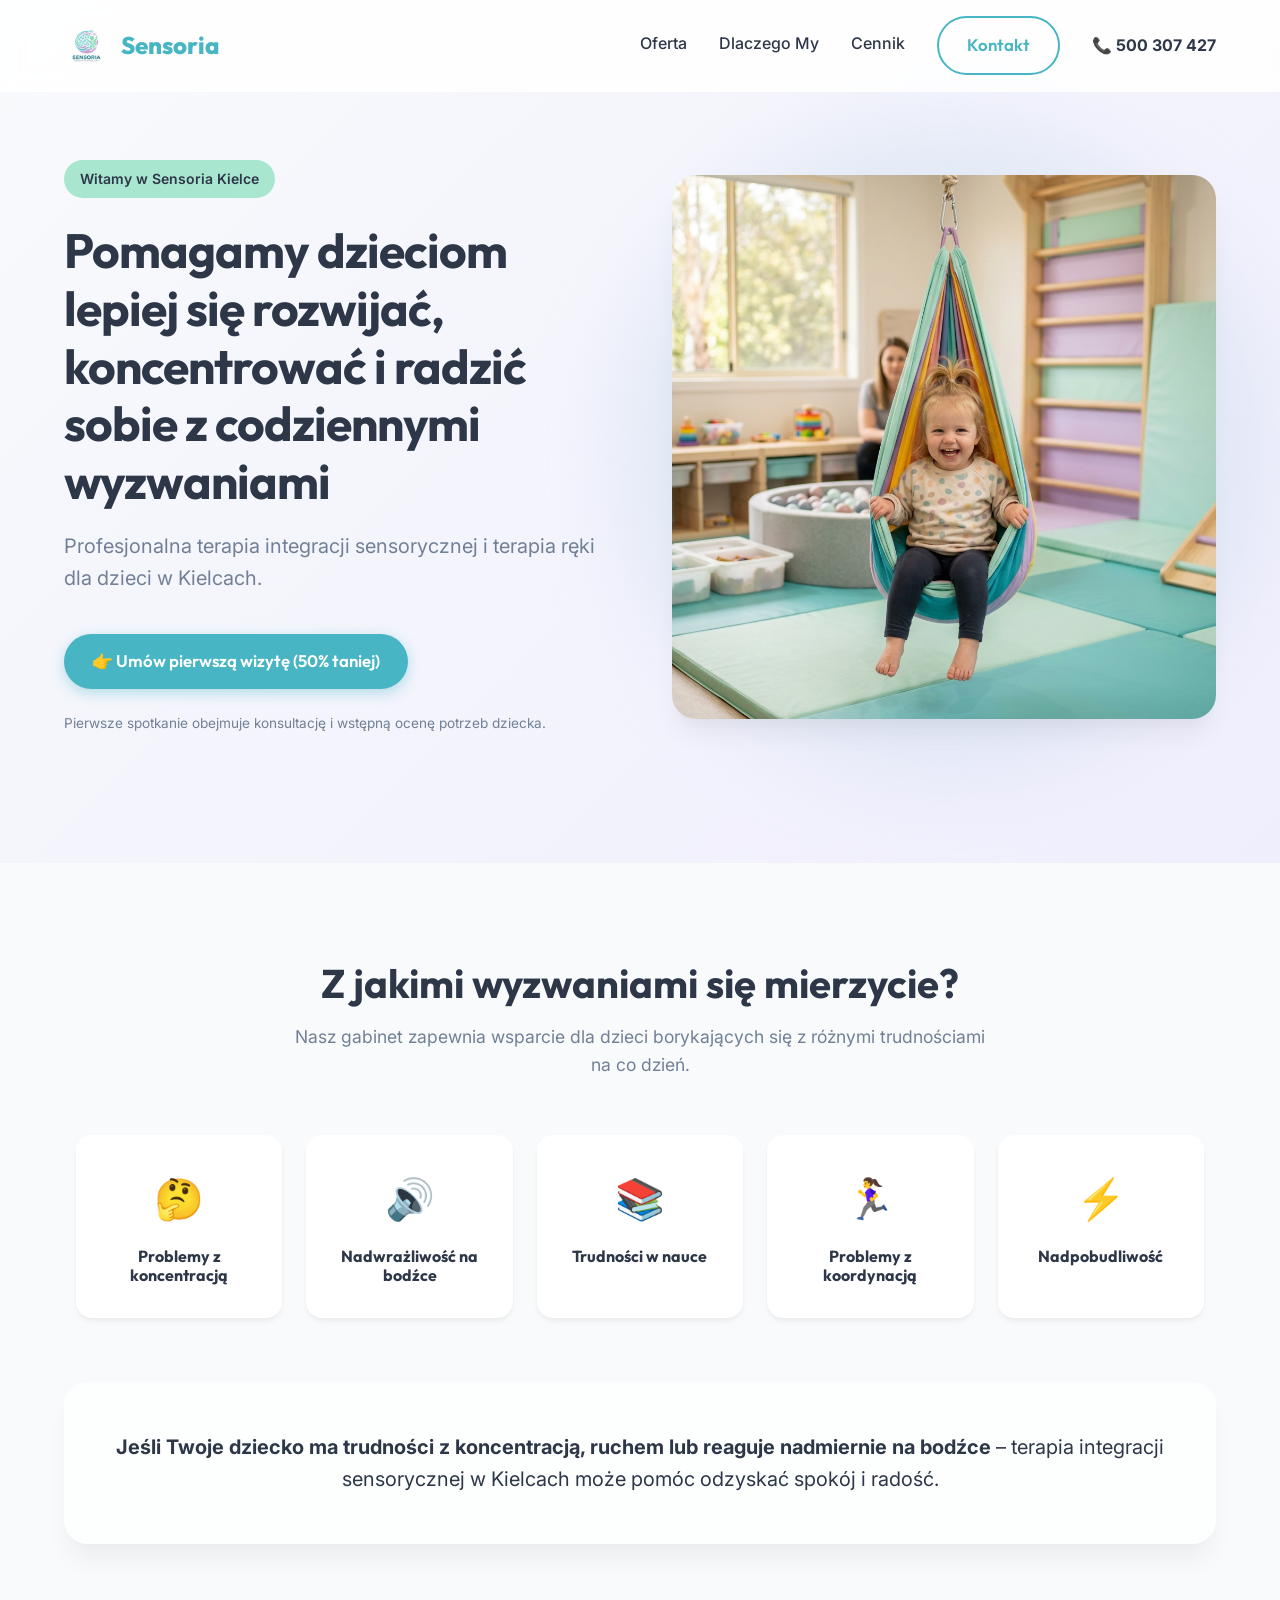
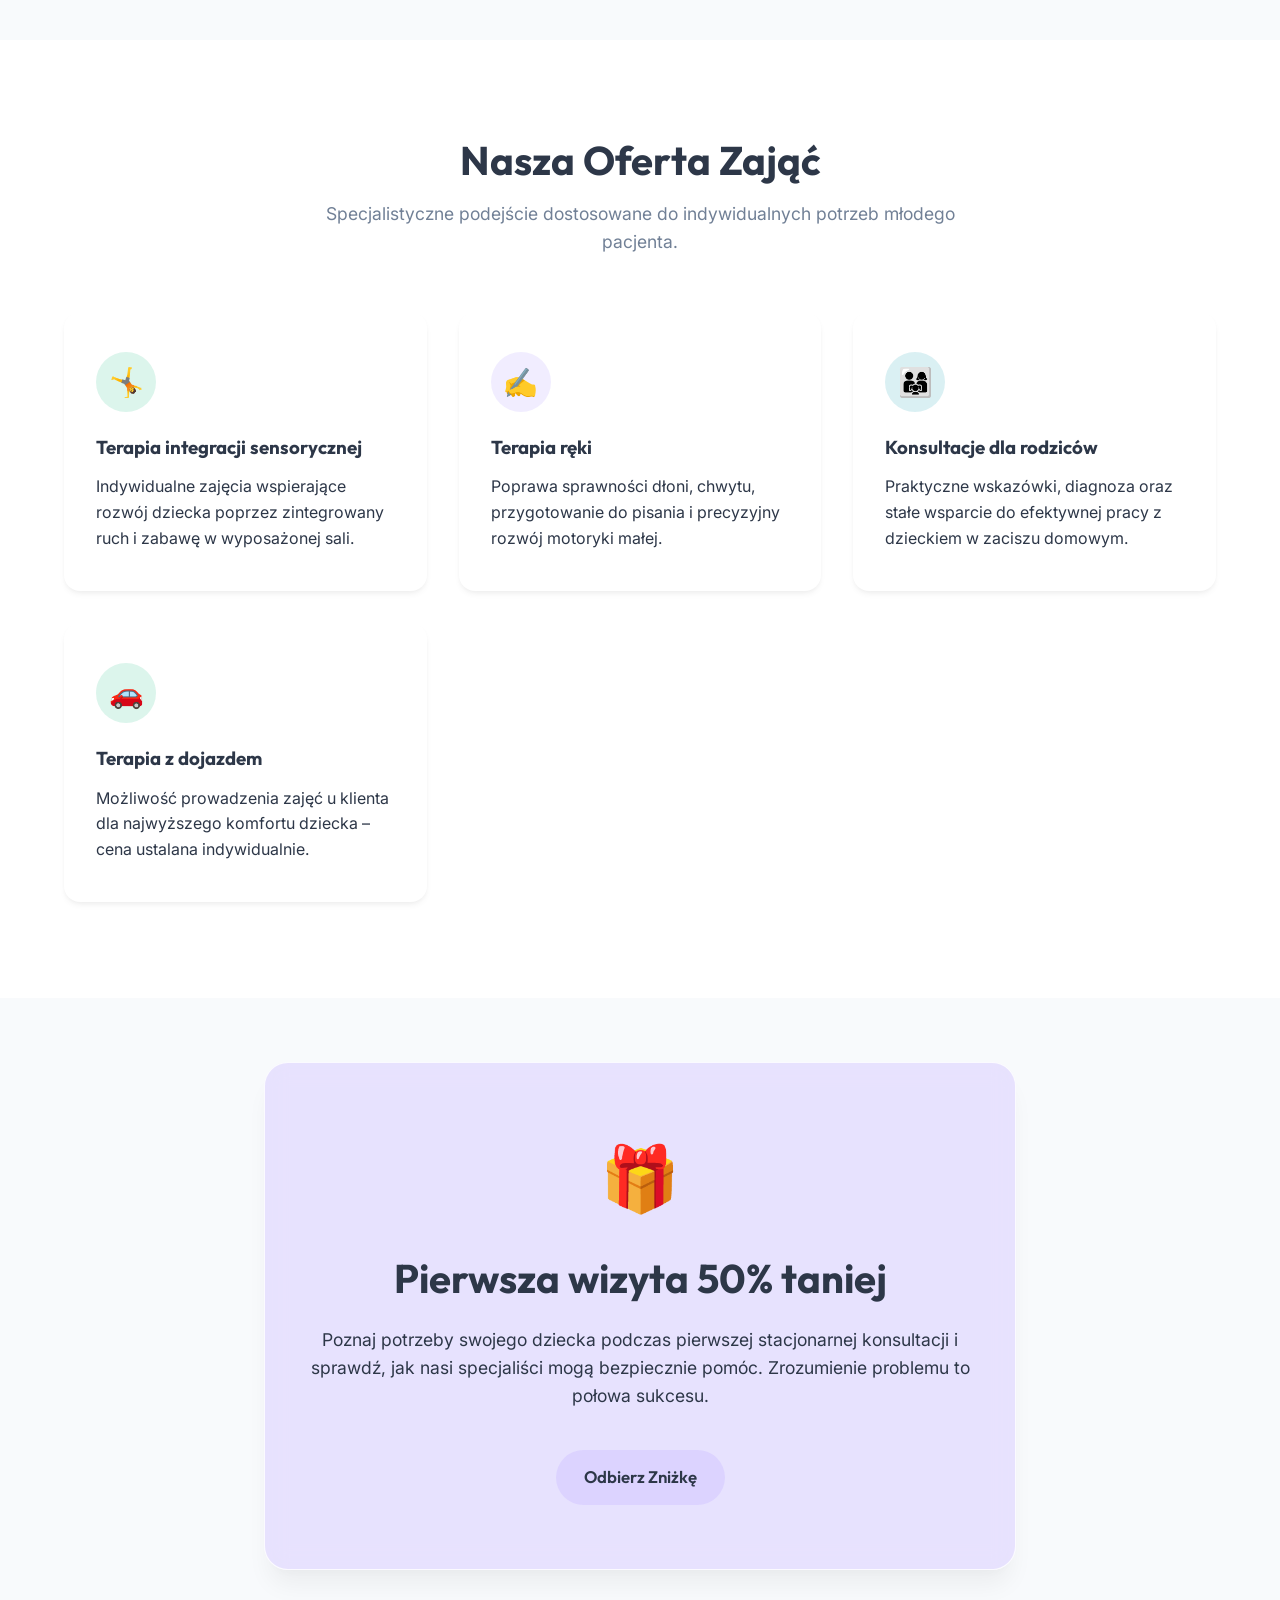
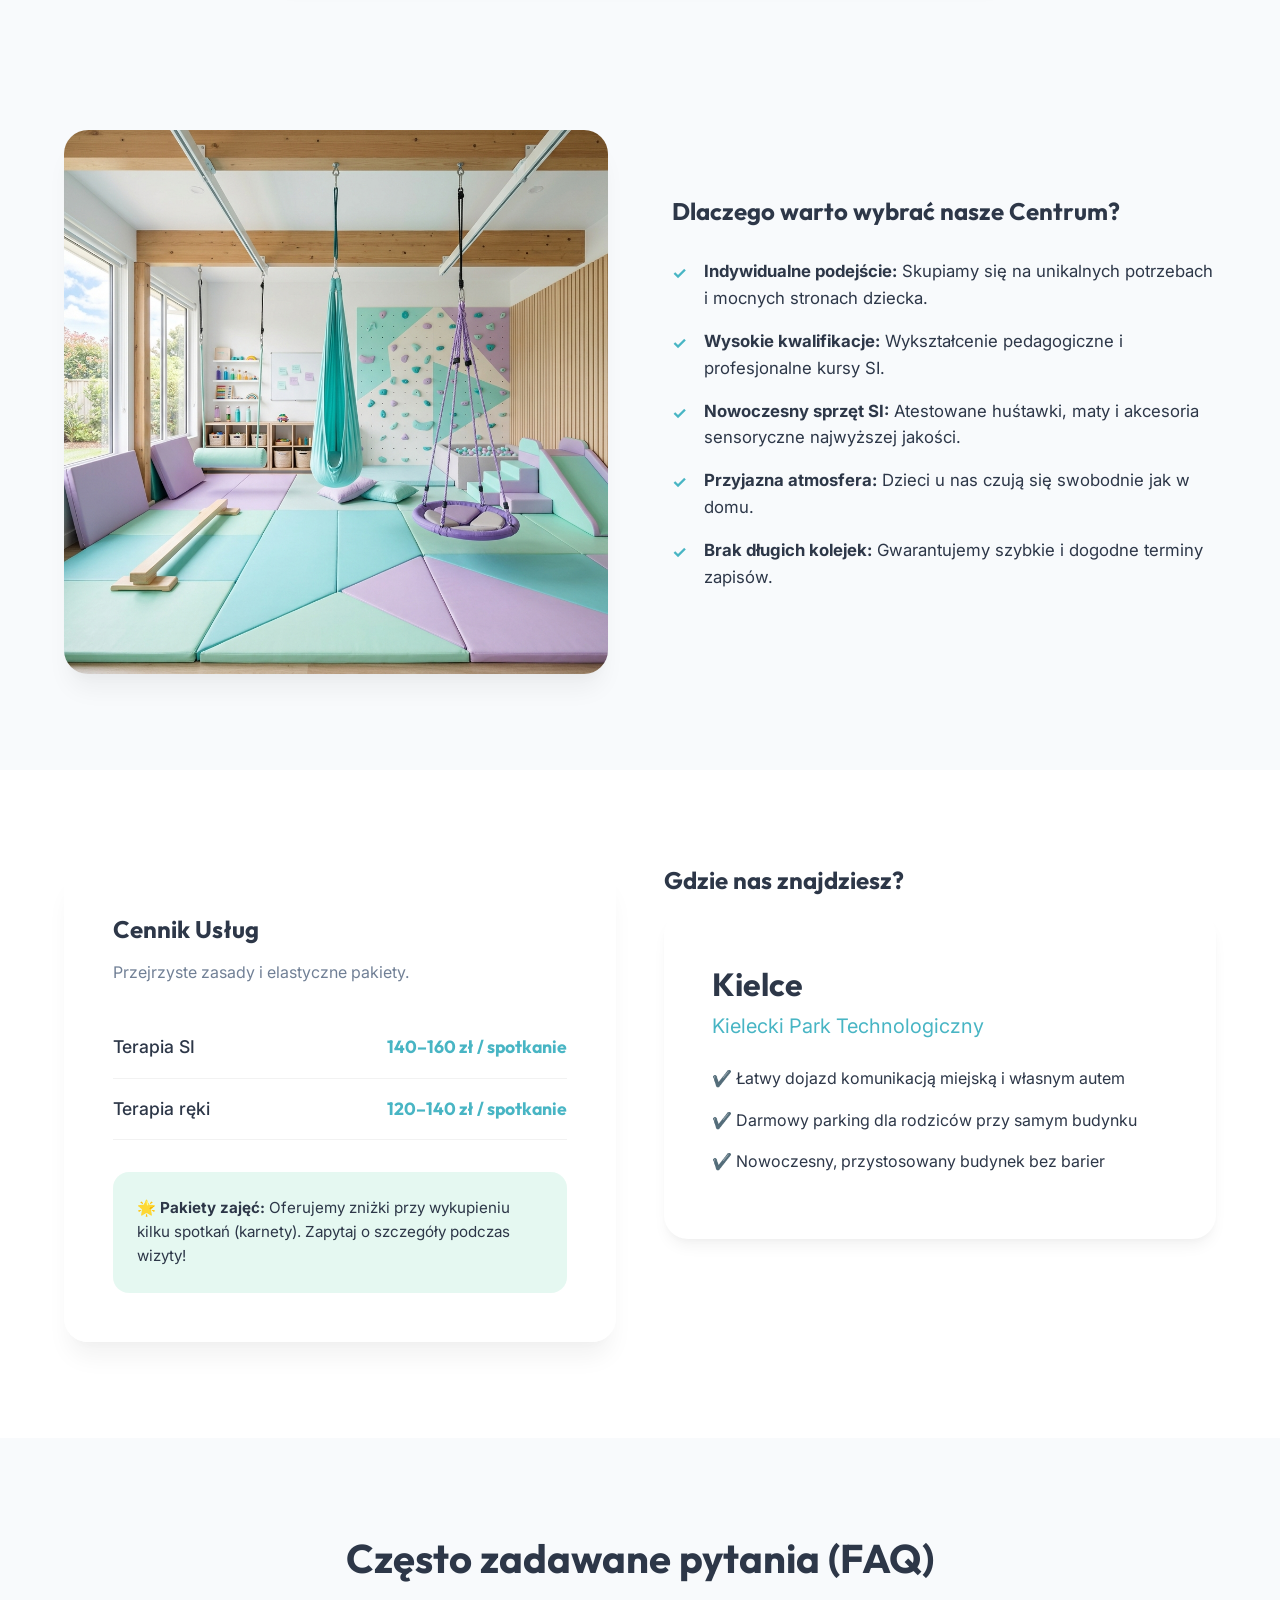
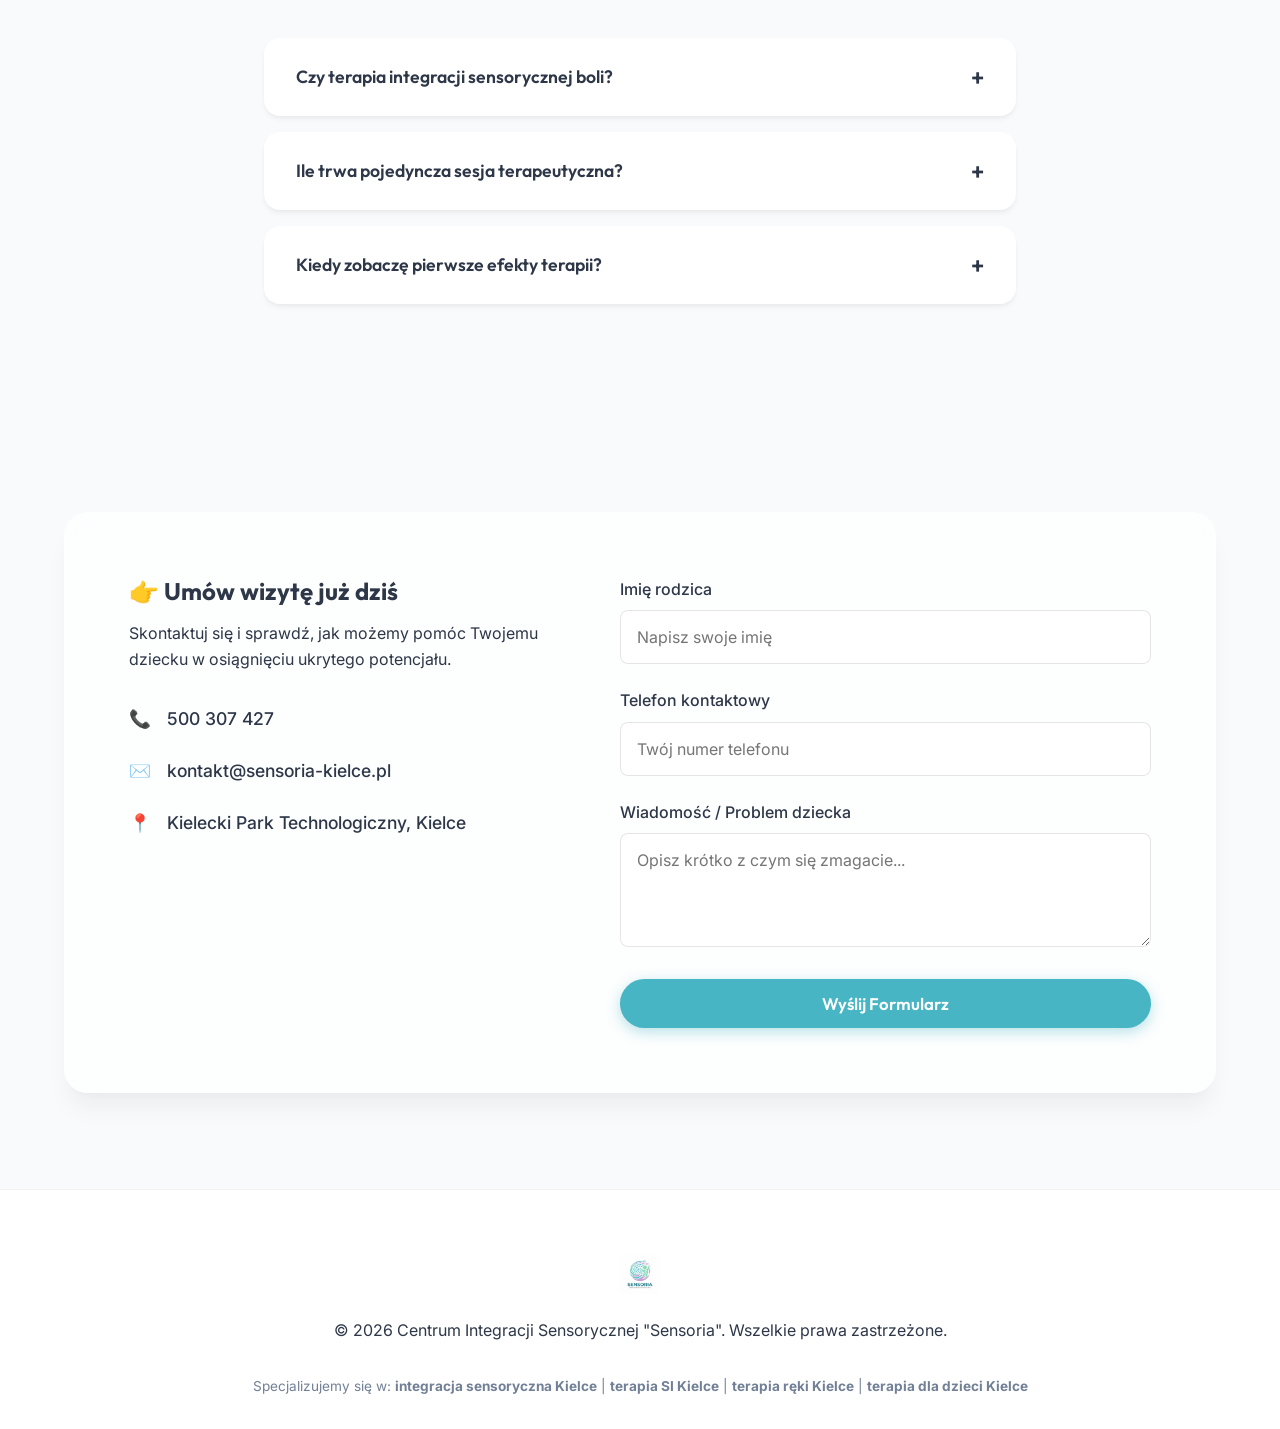
==== index.html @ b5e1ec68 "Add files via upload" ====
<!DOCTYPE html>
<html lang="pl">
<head>
    <meta charset="UTF-8">
    <meta name="viewport" content="width=device-width, initial-scale=1.0">
    <title>Centrum Integracji Sensorycznej "Sensoria" | Terapia SI i Ręki Kielce</title>
    <meta name="description" content="Profesjonalna terapia integracja sensoryczna (SI), terapia ręki dla dzieci w Kielcach. Pomagamy dzieciom lepiej się rozwijać, koncentrować i radzić z wyzwaniami. Umów pierwszą wizytę 50% taniej!">
    <meta name="keywords" content="integracja sensoryczna Kielce, terapia SI Kielce, terapia ręki Kielce, terapia dla dzieci Kielce, Sensoria, Kielecki Park Technologiczny">
    <meta name="author" content="Centrum Integracji Sensorycznej Sensoria">
    <meta property="og:title" content="Centrum Integracji Sensorycznej Sensoria Kielce">
    <meta property="og:description" content="Terapia SI, terapia ręki oraz konsultacje dla dzieci w Kielcach (Kielecki Park Technologiczny). Sprawdź ofertę!">
    <meta property="og:type" content="website">
    
    <!-- Google Fonts -->
    <link rel="preconnect" href="https://fonts.googleapis.com">
    <link rel="preconnect" href="https://fonts.gstatic.com" crossorigin>
    <link href="https://fonts.googleapis.com/css2?family=Inter:wght@300;400;500;600&family=Outfit:wght@400;600;700;800&display=swap" rel="stylesheet">
    
    <!-- Styles -->
    <link rel="stylesheet" href="styles/styles.css">
</head>
<body>
    <!-- Navbar -->
    <header class="navbar">
        <div class="container">
            <a href="#" class="logo">
                <img src="assets/images/sensoria_logo_1776161266703.png" alt="Sensoria Logo">
                <span>Sensoria</span>
            </a>
            <nav class="nav-links">
                <a href="#oferta">Oferta</a>
                <a href="#dlaczego-my">Dlaczego My</a>
                <a href="#cennik">Cennik</a>
                <a href="#kontakt" class="btn btn-outline">Kontakt</a>
                <a href="tel:+48500307427" class="phone-link">📞 500 307 427</a>
            </nav>
            <button class="mobile-menu-btn" aria-label="Menu">
                <span></span>
                <span></span>
                <span></span>
            </button>
        </div>
    </header>

    <!-- Hero Section -->
    <section class="hero">
        <div class="container hero-container">
            <div class="hero-content">
                <div class="badge">Witamy w Sensoria Kielce</div>
                <h1>Pomagamy dzieciom lepiej się rozwijać, koncentrować i radzić sobie z codziennymi wyzwaniami</h1>
                <p class="subtitle">Profesjonalna terapia integracji sensorycznej i terapia ręki dla dzieci w Kielcach.</p>
                <div class="hero-actions">
                    <a href="#kontakt" class="btn btn-primary pulse-effect">👉 Umów pierwszą wizytę (50% taniej)</a>
                </div>
                <p class="small-text">Pierwsze spotkanie obejmuje konsultację i wstępną ocenę potrzeb dziecka.</p>
            </div>
            <div class="hero-image-wrapper">
                <div class="glass-blob"></div>
                <img src="assets/images/hero_kids_therapy_1776161304447.png" alt="Dziecko podczas terapii integracji sensorycznej" class="hero-image">
            </div>
        </div>
    </section>

    <!-- Problem i Rozwiązanie -->
    <section class="problem-solution reveal">
        <div class="container">
            <div class="section-header">
                <h2>Z jakimi wyzwaniami się mierzycie?</h2>
                <p>Nasz gabinet zapewnia wsparcie dla dzieci borykających się z różnymi trudnościami na co dzień.</p>
            </div>
            <div class="problems-grid">
                <div class="problem-card">
                    <div class="icon">🤔</div>
                    <h3>Problemy z koncentracją</h3>
                </div>
                <div class="problem-card">
                    <div class="icon">🔊</div>
                    <h3>Nadwrażliwość na bodźce</h3>
                </div>
                <div class="problem-card">
                    <div class="icon">📚</div>
                    <h3>Trudności w nauce</h3>
                </div>
                <div class="problem-card">
                    <div class="icon">🏃‍♀️</div>
                    <h3>Problemy z koordynacją</h3>
                </div>
                <div class="problem-card">
                    <div class="icon">⚡</div>
                    <h3>Nadpobudliwość</h3>
                </div>
            </div>
            <div class="solution-banner glass-panel">
                <p><strong>Jeśli Twoje dziecko ma trudności z koncentracją, ruchem lub reaguje nadmiernie na bodźce</strong> – terapia integracji sensorycznej w Kielcach może pomóc odzyskać spokój i radość.</p>
            </div>
        </div>
    </section>

    <!-- Oferta -->
    <section id="oferta" class="offer bg-light reveal">
        <div class="container">
            <div class="section-header">
                <h2>Nasza Oferta Zająć</h2>
                <p>Specjalistyczne podejście dostosowane do indywidualnych potrzeb młodego pacjenta.</p>
            </div>
            <div class="offer-cards">
                <div class="card card-hover">
                    <div class="card-icon bg-mint">🤸</div>
                    <h3>Terapia integracji sensorycznej</h3>
                    <p>Indywidualne zajęcia wspierające rozwój dziecka poprzez zintegrowany ruch i zabawę w wyposażonej sali.</p>
                </div>
                <div class="card card-hover">
                    <div class="card-icon bg-purple">✍️</div>
                    <h3>Terapia ręki</h3>
                    <p>Poprawa sprawności dłoni, chwytu, przygotowanie do pisania i precyzyjny rozwój motoryki małej.</p>
                </div>
                <div class="card card-hover">
                    <div class="card-icon bg-turquoise">👨‍👩‍👧</div>
                    <h3>Konsultacje dla rodziców</h3>
                    <p>Praktyczne wskazówki, diagnoza oraz stałe wsparcie do efektywnej pracy z dzieckiem w zaciszu domowym.</p>
                </div>
                <div class="card card-hover">
                    <div class="card-icon bg-mint">🚗</div>
                    <h3>Terapia z dojazdem</h3>
                    <p>Możliwość prowadzenia zajęć u klienta dla najwyższego komfortu dziecka – cena ustalana indywidualnie.</p>
                </div>
            </div>
        </div>
    </section>

    <!-- Oferta Specjalna -->
    <section class="special-offer">
        <div class="container container-sm">
            <div class="special-card glass-panel-accent reveal">
                <div class="special-content">
                    <span class="gift-icon">🎁</span>
                    <h2>Pierwsza wizyta 50% taniej</h2>
                    <p>Poznaj potrzeby swojego dziecka podczas pierwszej stacjonarnej konsultacji i sprawdź, jak nasi specjaliści mogą bezpiecznie pomóc. Zrozumienie problemu to połowa sukcesu.</p>
                    <a href="#kontakt" class="btn btn-secondary">Odbierz Zniżkę</a>
                </div>
            </div>
        </div>
    </section>

    <!-- Dlaczego my & Sprzęt -->
    <section id="dlaczego-my" class="why-us reveal">
        <div class="container">
            <div class="split-layout">
                <div class="image-box">
                    <img src="assets/images/therapy_room_1776161534670.png" alt="Sala integracji sensorycznej Sensoria">
                </div>
                <div class="text-box">
                    <h2>Dlaczego warto wybrać nasze Centrum?</h2>
                    <ul class="check-list">
                        <li><strong>Indywidualne podejście:</strong> Skupiamy się na unikalnych potrzebach i mocnych stronach dziecka.</li>
                        <li><strong>Wysokie kwalifikacje:</strong> Wykształcenie pedagogiczne i profesjonalne kursy SI.</li>
                        <li><strong>Nowoczesny sprzęt SI:</strong> Atestowane huśtawki, maty i akcesoria sensoryczne najwyższej jakości.</li>
                        <li><strong>Przyjazna atmosfera:</strong> Dzieci u nas czują się swobodnie jak w domu.</li>
                        <li><strong>Brak długich kolejek:</strong> Gwarantujemy szybkie i dogodne terminy zapisów.</li>
                    </ul>
                </div>
            </div>
        </div>
    </section>

    <!-- Cennik i Lokalizacja -->
    <section id="cennik" class="pricing-location bg-light reveal">
        <div class="container">
            <div class="grid-2-col">
                <!-- Cennik -->
                <div class="pricing-panel glass-panel">
                    <h2>Cennik Usług</h2>
                    <p class="pricing-desc">Przejrzyste zasady i elastyczne pakiety.</p>
                    <div class="price-items">
                        <div class="price-item">
                            <span>Terapia SI</span>
                            <span class="price">140–160 zł / spotkanie</span>
                        </div>
                        <div class="price-item">
                            <span>Terapia ręki</span>
                            <span class="price">120–140 zł / spotkanie</span>
                        </div>
                    </div>
                    <div class="packages-info">
                        <strong>🌟 Pakiety zajęć:</strong> Oferujemy zniżki przy wykupieniu kilku spotkań (karnety). Zapytaj o szczegóły podczas wizyty!
                    </div>
                </div>

                <!-- Lokalizacja -->
                <div class="location-panel">
                    <h2>Gdzie nas znajdziesz?</h2>
                    <div class="address-card">
                        <p class="city">Kielce</p>
                        <p class="place">Kielecki Park Technologiczny</p>
                        <ul class="location-perks">
                            <li>✔️ Łatwy dojazd komunikacją miejską i własnym autem</li>
                            <li>✔️ Darmowy parking dla rodziców przy samym budynku</li>
                            <li>✔️ Nowoczesny, przystosowany budynek bez barier</li>
                        </ul>
                    </div>
                </div>
            </div>
        </div>
    </section>

    <!-- FAQ -->
    <section class="faq reveal">
        <div class="container container-sm">
            <div class="section-header text-center">
                <h2>Często zadawane pytania (FAQ)</h2>
            </div>
            <div class="accordion">
                <div class="accordion-item">
                    <button class="accordion-header">
                        Czy terapia integracji sensorycznej boli? <span class="icon">+</span>
                    </button>
                    <div class="accordion-content">
                        <p>Zdecydowanie nie! Terapia ma formę "naukowej zabawy". Dziecko uczestniczy w ćwiczeniach angażujących ruch i zmysły, co przeważnie daje mu dużą radość i satysfakcję.</p>
                    </div>
                </div>
                <div class="accordion-item">
                    <button class="accordion-header">
                        Ile trwa pojedyncza sesja terapeutyczna? <span class="icon">+</span>
                    </button>
                    <div class="accordion-content">
                        <p>Standardowa sesja terapii SI trwa zazwyczaj 45 do 50 minut. Czas ten jest podyktowany zdolnością koncentracji dziecka oraz intensywnością bodźcowów.</p>
                    </div>
                </div>
                <div class="accordion-item">
                    <button class="accordion-header">
                        Kiedy zobaczę pierwsze efekty terapii? <span class="icon">+</span>
                    </button>
                    <div class="accordion-content">
                        <p>Reakcja układu nerwowego to kwestia indywidualna. Zwykle niewielkie pozytywne zmiany w mniejszej nadpobudliwości czy lepszej koncentracji można zauważyć po około 2-3 miesiącach regularnych zajęć.</p>
                    </div>
                </div>
            </div>
        </div>
    </section>

    <!-- CTA & Formularz Kontaktowy -->
    <section id="kontakt" class="contact reveal">
        <div class="container">
            <div class="contact-wrapper glass-panel">
                <div class="contact-info">
                    <h2>👉 Umów wizytę już dziś</h2>
                    <p>Skontaktuj się i sprawdź, jak możemy pomóc Twojemu dziecku w osiągnięciu ukrytego potencjału.</p>
                    <div class="contact-details">
                        <a href="tel:+48500307427" class="contact-link">
                            <span class="icon">📞</span>
                            500 307 427
                        </a>
                        <a href="mailto:kontakt@sensoria-kielce.pl" class="contact-link">
                            <span class="icon">✉️</span>
                            kontakt@sensoria-kielce.pl
                        </a>
                        <div class="contact-link no-hover">
                            <span class="icon">📍</span>
                            Kielecki Park Technologiczny, Kielce
                        </div>
                    </div>
                </div>
                <div class="contact-form-container">
                    <form class="contact-form" action="#" method="POST" id="main-contact-form">
                        <div class="input-group">
                            <label for="name">Imię rodzica</label>
                            <input type="text" id="name" name="name" required placeholder="Napisz swoje imię">
                        </div>
                        <div class="input-group">
                            <label for="phone">Telefon kontaktowy</label>
                            <input type="tel" id="phone" name="phone" required placeholder="Twój numer telefonu">
                        </div>
                        <div class="input-group">
                            <label for="message">Wiadomość / Problem dziecka</label>
                            <textarea id="message" name="message" rows="4" placeholder="Opisz krótko z czym się zmagacie..."></textarea>
                        </div>
                        <button type="submit" class="btn btn-primary btn-block">Wyślij Formularz</button>
                    </form>
                </div>
            </div>
        </div>
    </section>

    <!-- Footer -->
    <footer class="footer">
        <div class="container text-center">
            <img src="assets/images/sensoria_logo_1776161266703.png" alt="Sensoria Logo" class="footer-logo">
            <p>&copy; 2026 Centrum Integracji Sensorycznej "Sensoria". Wszelkie prawa zastrzeżone.</p>
            <p class="seo-footer">Specjalizujemy się w: <strong>integracja sensoryczna Kielce</strong> | <strong>terapia SI Kielce</strong> | <strong>terapia ręki Kielce</strong> | <strong>terapia dla dzieci Kielce</strong></p>
        </div>
    </footer>

    <!-- Scripts -->
    <script src="js/main.js"></script>
</body>
</html>
---- styles/styles.css ----
/* CSS Variables & Theme Setup */
:root {
    --color-primary: #48b5c4; /* Turquoise */
    --color-primary-dark: #378f99;
    --color-secondary: #dcd3ff; /* Pastel Purple */
    --color-secondary-dark: #aba2d3;
    --color-mint: #a8e6cf;
    --color-mint-dark: #84ccb1;
    
    --color-text: #2d3748;
    --color-text-light: #718096;
    --color-bg: #f8fafc;
    --color-bg-alt: #ffffff;
    
    --font-heading: 'Outfit', sans-serif;
    --font-body: 'Inter', sans-serif;
    
    --border-radius: 16px;
    --border-radius-lg: 24px;
    --transition: cubic-bezier(0.4, 0, 0.2, 1) 0.3s;
    
    --shadow-sm: 0 4px 6px -1px rgba(0, 0, 0, 0.05), 0 2px 4px -1px rgba(0, 0, 0, 0.03);
    --shadow-md: 0 10px 15px -3px rgba(0, 0, 0, 0.05), 0 4px 6px -2px rgba(0, 0, 0, 0.025);
    --shadow-lg: 0 20px 25px -5px rgba(0, 0, 0, 0.05), 0 10px 10px -5px rgba(0, 0, 0, 0.02);
}

/* Reset & Base Styles */
* {
    margin: 0;
    padding: 0;
    box-sizing: border-box;
}

html {
    scroll-behavior: smooth;
    font-size: 16px;
}

body {
    font-family: var(--font-body);
    color: var(--color-text);
    background-color: var(--color-bg);
    line-height: 1.6;
    overflow-x: hidden;
}

h1, h2, h3, h4, h5, h6 {
    font-family: var(--font-heading);
    font-weight: 700;
    line-height: 1.2;
    color: var(--color-text);
    margin-bottom: 1rem;
}

a {
    text-decoration: none;
    color: inherit;
    transition: color var(--transition);
}

img {
    max-width: 100%;
    height: auto;
    display: block;
}

ul {
    list-style: none;
}

/* Typography Utilities */
.text-center { text-align: center; }

/* Layout & Containers */
.container {
    width: 100%;
    max-width: 1200px;
    margin: 0 auto;
    padding: 0 1.5rem;
}

.container-sm {
    max-width: 800px;
}

section {
    padding: 6rem 0;
    position: relative;
}

.bg-light {
    background-color: var(--color-bg-alt);
}

/* Buttons */
.btn {
    display: inline-flex;
    align-items: center;
    justify-content: center;
    padding: 0.875rem 1.75rem;
    font-family: var(--font-heading);
    font-weight: 600;
    border-radius: 50px;
    cursor: pointer;
    transition: all var(--transition);
    border: none;
    font-size: 1.05rem;
}

.btn-primary {
    background-color: var(--color-primary);
    color: white;
    box-shadow: 0 4px 14px rgba(72, 181, 196, 0.39);
}

.btn-primary:hover {
    background-color: var(--color-primary-dark);
    transform: translateY(-2px);
    box-shadow: 0 6px 20px rgba(72, 181, 196, 0.4);
}

.btn-secondary {
    background-color: var(--color-secondary);
    color: var(--color-text);
}

.btn-secondary:hover {
    background-color: var(--color-secondary-dark);
    transform: translateY(-2px);
}

.btn-outline {
    background-color: transparent;
    border: 2px solid var(--color-primary);
    color: var(--color-primary);
}

.btn-outline:hover {
    background-color: var(--color-primary);
    color: white;
}

.btn-block {
    width: 100%;
}

.pulse-effect {
    animation: pulse 2s infinite;
}

@keyframes pulse {
    0% { box-shadow: 0 0 0 0 rgba(72, 181, 196, 0.4); }
    70% { box-shadow: 0 0 0 15px rgba(72, 181, 196, 0); }
    100% { box-shadow: 0 0 0 0 rgba(72, 181, 196, 0); }
}

/* Glassmorphism Classes */
.glass-panel {
    background: rgba(255, 255, 255, 0.7);
    backdrop-filter: blur(12px);
    -webkit-backdrop-filter: blur(12px);
    border: 1px solid rgba(255, 255, 255, 0.5);
    border-radius: var(--border-radius-lg);
    box-shadow: var(--shadow-lg);
}

.glass-panel-accent {
    background: rgba(220, 211, 255, 0.6); /* Pastel Purple based */
    backdrop-filter: blur(12px);
    -webkit-backdrop-filter: blur(12px);
    border: 1px solid rgba(255, 255, 255, 0.8);
    border-radius: var(--border-radius-lg);
    box-shadow: var(--shadow-lg);
}

/* Navbar */
.navbar {
    position: fixed;
    top: 0;
    left: 0;
    width: 100%;
    z-index: 1000;
    background: rgba(255, 255, 255, 0.85);
    backdrop-filter: blur(10px);
    -webkit-backdrop-filter: blur(10px);
    border-bottom: 1px solid rgba(255, 255, 255, 0.3);
    transition: all 0.3s ease;
    padding: 1rem 0;
}

.navbar .container {
    display: flex;
    justify-content: space-between;
    align-items: center;
}

.logo {
    display: flex;
    align-items: center;
    gap: 0.75rem;
    font-family: var(--font-heading);
    font-weight: 800;
    font-size: 1.5rem;
    color: var(--color-primary);
}

.logo img {
    height: 45px;
    width: auto;
}

.nav-links {
    display: flex;
    align-items: center;
    gap: 2rem;
}

.nav-links a:not(.btn):not(.phone-link) {
    font-weight: 500;
    position: relative;
    padding-bottom: 0.25rem;
}

.nav-links a:not(.btn):not(.phone-link)::after {
    content: '';
    position: absolute;
    width: 0;
    height: 2px;
    bottom: 0;
    left: 0;
    background-color: var(--color-primary);
    transition: width var(--transition);
}

.nav-links a:not(.btn):not(.phone-link):hover::after {
    width: 100%;
}

.phone-link {
    font-weight: 700;
    color: var(--color-text);
}

.mobile-menu-btn {
    display: none;
    background: transparent;
    border: none;
    cursor: pointer;
    flex-direction: column;
    gap: 5px;
}

.mobile-menu-btn span {
    width: 25px;
    height: 3px;
    background-color: var(--color-text);
    border-radius: 3px;
    transition: var(--transition);
}

/* Hero Section */
.hero {
    padding-top: 10rem;
    padding-bottom: 8rem;
    background: linear-gradient(135deg, rgba(248, 250, 252, 1) 0%, rgba(220, 211, 255, 0.3) 100%);
    overflow: hidden;
}

.hero-container {
    display: flex;
    align-items: center;
    gap: 4rem;
}

.hero-content {
    flex: 1;
    z-index: 2;
}

.badge {
    display: inline-block;
    padding: 0.5rem 1rem;
    background-color: var(--color-mint);
    color: var(--color-text);
    border-radius: 30px;
    font-weight: 600;
    font-size: 0.875rem;
    margin-bottom: 1.5rem;
}

.hero h1 {
    font-size: 3rem;
    letter-spacing: -1px;
    margin-bottom: 1.25rem;
}

.hero .subtitle {
    font-size: 1.25rem;
    color: var(--color-text-light);
    margin-bottom: 2.5rem;
}

.hero-actions {
    margin-bottom: 1.5rem;
}

.hero .small-text {
    font-size: 0.85rem;
    color: var(--color-text-light);
}

.hero-image-wrapper {
    flex: 1;
    position: relative;
}

.hero-image {
    border-radius: var(--border-radius-lg);
    box-shadow: var(--shadow-lg);
    position: relative;
    z-index: 2;
}

.glass-blob {
    position: absolute;
    width: 120%;
    height: 120%;
    top: -10%;
    left: -10%;
    background: radial-gradient(circle, rgba(168,230,207,0.4) 0%, rgba(220,211,255,0.4) 100%);
    border-radius: 50%;
    filter: blur(40px);
    z-index: 1;
    animation: floating 8s ease-in-out infinite;
}

@keyframes floating {
    0% { transform: translateY(0px) scale(1); }
    50% { transform: translateY(-20px) scale(1.05); }
    100% { transform: translateY(0px) scale(1); }
}

/* Section Header */
.section-header {
    text-align: center;
    margin-bottom: 3.5rem;
    max-width: 700px;
    margin-left: auto;
    margin-right: auto;
}

.section-header h2 {
    font-size: 2.5rem;
    margin-bottom: 1rem;
}

.section-header p {
    color: var(--color-text-light);
    font-size: 1.1rem;
}

/* Rozwiązanie & Problemy */
.problems-grid {
    display: flex;
    flex-wrap: wrap;
    justify-content: center;
    gap: 1.5rem;
    margin-bottom: 4rem;
}

.problem-card {
    background: white;
    padding: 2rem;
    border-radius: var(--border-radius);
    box-shadow: var(--shadow-sm);
    text-align: center;
    width:calc(20% - 1.5rem);
    min-width: 160px;
    transition: var(--transition);
}

.problem-card:hover {
    transform: translateY(-5px);
    box-shadow: var(--shadow-md);
}

.problem-card .icon {
    font-size: 2.5rem;
    margin-bottom: 1rem;
}

.problem-card h3 {
    font-size: 1rem;
    margin-bottom: 0;
}

.solution-banner {
    padding: 3rem;
    text-align: center;
    font-size: 1.25rem;
    color: var(--color-text);
}

/* Oferta */
.offer-cards {
    display: grid;
    grid-template-columns: repeat(auto-fit, minmax(280px, 1fr));
    gap: 2rem;
}

.card {
    background: white;
    padding: 2.5rem 2rem;
    border-radius: var(--border-radius);
    box-shadow: var(--shadow-sm);
    transition: var(--transition);
    height: 100%;
}

.card:hover {
    transform: translateY(-10px);
    box-shadow: var(--shadow-lg);
}

.card-icon {
    width: 60px;
    height: 60px;
    border-radius: 50%;
    display: flex;
    align-items: center;
    justify-content: center;
    font-size: 1.75rem;
    margin-bottom: 1.5rem;
}

.bg-mint { background-color: rgba(168, 230, 207, 0.4); }
.bg-purple { background-color: rgba(220, 211, 255, 0.4); }
.bg-turquoise { background-color: rgba(72, 181, 196, 0.2); }

/* Oferta specjalna */
.special-offer {
    padding: 4rem 0;
}

.special-card {
    text-align: center;
    padding: 4rem 2rem;
    position: relative;
    overflow: hidden;
}

.gift-icon {
    font-size: 4rem;
    display: block;
    margin-bottom: 1.5rem;
}

.special-card h2 {
    font-size: 2.5rem;
    margin-bottom: 1.5rem;
}

.special-card p {
    font-size: 1.1rem;
    margin-bottom: 2.5rem;
}

/* Dlaczego My */
.split-layout {
    display: grid;
    grid-template-columns: 1fr 1fr;
    gap: 4rem;
    align-items: center;
}

.image-box img {
    border-radius: var(--border-radius-lg);
    box-shadow: var(--shadow-lg);
}

.check-list {
    margin-top: 2rem;
}

.check-list li {
    position: relative;
    padding-left: 2rem;
    margin-bottom: 1rem;
    font-size: 1.05rem;
}

.check-list li::before {
    content: '✓';
    position: absolute;
    left: 0;
    top: 2px;
    color: var(--color-primary);
    font-weight: bold;
}

/* Cennik i Lokalizacja */
.grid-2-col {
    display: grid;
    grid-template-columns: 1fr 1fr;
    gap: 3rem;
}

.pricing-panel {
    padding: 3rem;
}

.pricing-desc {
    color: var(--color-text-light);
    margin-bottom: 2rem;
}

.price-item {
    display: flex;
    justify-content: space-between;
    align-items: center;
    padding: 1rem 0;
    border-bottom: 1px solid rgba(0,0,0,0.05);
    font-size: 1.1rem;
    font-weight: 500;
}

.price-item .price {
    color: var(--color-primary);
    font-weight: 700;
    font-family: var(--font-heading);
}

.packages-info {
    margin-top: 2rem;
    background: rgba(168, 230, 207, 0.3);
    padding: 1.5rem;
    border-radius: var(--border-radius);
    font-size: 0.95rem;
}

.address-card {
    background: white;
    padding: 3rem;
    border-radius: var(--border-radius-lg);
    box-shadow: var(--shadow-md);
}

.address-card .city {
    font-family: var(--font-heading);
    font-size: 2rem;
    font-weight: 700;
}

.address-card .place {
    font-size: 1.25rem;
    color: var(--color-primary);
    margin-bottom: 1.5rem;
}

.location-perks li {
    margin-bottom: 1rem;
}

/* FAQ */
.accordion-item {
    background: white;
    border-radius: var(--border-radius);
    margin-bottom: 1rem;
    box-shadow: var(--shadow-sm);
    overflow: hidden;
}

.accordion-header {
    width: 100%;
    text-align: left;
    padding: 1.5rem 2rem;
    background: none;
    border: none;
    font-family: var(--font-heading);
    font-size: 1.1rem;
    font-weight: 600;
    cursor: pointer;
    display: flex;
    justify-content: space-between;
    align-items: center;
    color: var(--color-text);
}

.accordion-content {
    max-height: 0;
    overflow: hidden;
    transition: max-height 0.3s ease-out;
    padding: 0 2rem;
}

.accordion-content p {
    padding-bottom: 1.5rem;
    color: var(--color-text-light);
}

.accordion-item.active .accordion-content {
    max-height: 200px;
}

.accordion-item.active .icon {
    transform: rotate(45deg);
}

.accordion-header .icon {
    transition: transform 0.3s ease;
    font-size: 1.5rem;
}

/* Kontakt */
.contact-wrapper {
    display: grid;
    grid-template-columns: 1fr 1.2fr;
    gap: 3rem;
    padding: 4rem;
}

.contact-details {
    margin-top: 2rem;
    display: flex;
    flex-direction: column;
    gap: 1.5rem;
}

.contact-link {
    display: flex;
    align-items: center;
    gap: 1rem;
    font-size: 1.1rem;
    font-weight: 500;
}

.contact-link:not(.no-hover):hover {
    color: var(--color-primary);
}

.input-group {
    margin-bottom: 1.5rem;
}

.input-group label {
    display: block;
    margin-bottom: 0.5rem;
    font-weight: 500;
}

.input-group input,
.input-group textarea {
    width: 100%;
    padding: 1rem;
    border: 1px solid rgba(0,0,0,0.1);
    border-radius: 8px;
    font-family: var(--font-body);
    font-size: 1rem;
    transition: var(--transition);
}

.input-group input:focus,
.input-group textarea:focus {
    outline: none;
    border-color: var(--color-primary);
    box-shadow: 0 0 0 3px rgba(72, 181, 196, 0.2);
}

/* Footer */
.footer {
    background-color: white;
    padding: 4rem 0 2rem;
    border-top: 1px solid rgba(0,0,0,0.05);
}

.footer-logo {
    height: 40px;
    margin: 0 auto 1.5rem;
}

.seo-footer {
    margin-top: 2rem;
    font-size: 0.85rem;
    color: var(--color-text-light);
}

/* Reveal Animations */
.reveal {
    opacity: 0;
    transform: translateY(30px);
    transition: all 0.8s ease-out;
}

.reveal.active {
    opacity: 1;
    transform: translateY(0);
}

/* Responsive Design */
@media (max-width: 992px) {
    .hero-container, .split-layout, .grid-2-col, .contact-wrapper {
        grid-template-columns: 1fr;
        flex-direction: column;
    }
    
    .hero-image-wrapper {
        width: 100%;
    }
    
    .hero {
        padding-top: 8rem;
    }
    
    .hero h1 {
        font-size: 2.5rem;
    }
    
    .contact-wrapper {
        padding: 2rem;
    }
}

@media (max-width: 768px) {
    .nav-links {
        position: fixed;
        top: 70px;
        left: -100%;
        width: 100%;
        height: calc(100vh - 70px);
        background: white;
        flex-direction: column;
        align-items: center;
        justify-content: center;
        transition: 0.3s;
    }
    
    .nav-links.active {
        left: 0;
    }
    
    .mobile-menu-btn {
        display: flex;
    }
    
    .mobile-menu-btn.active span:nth-child(1) {
        transform: rotate(45deg) translate(5px, 5px);
    }
    
    .mobile-menu-btn.active span:nth-child(2) {
        opacity: 0;
    }
    
    .mobile-menu-btn.active span:nth-child(3) {
        transform: rotate(-45deg) translate(5px, -5px);
    }
    
    .problem-card {
        width: calc(50% - 1.5rem);
    }
}

@media (max-width: 480px) {
    .hero h1 {
        font-size: 2rem;
    }
    
    .problem-card {
        width: 100%;
    }
}
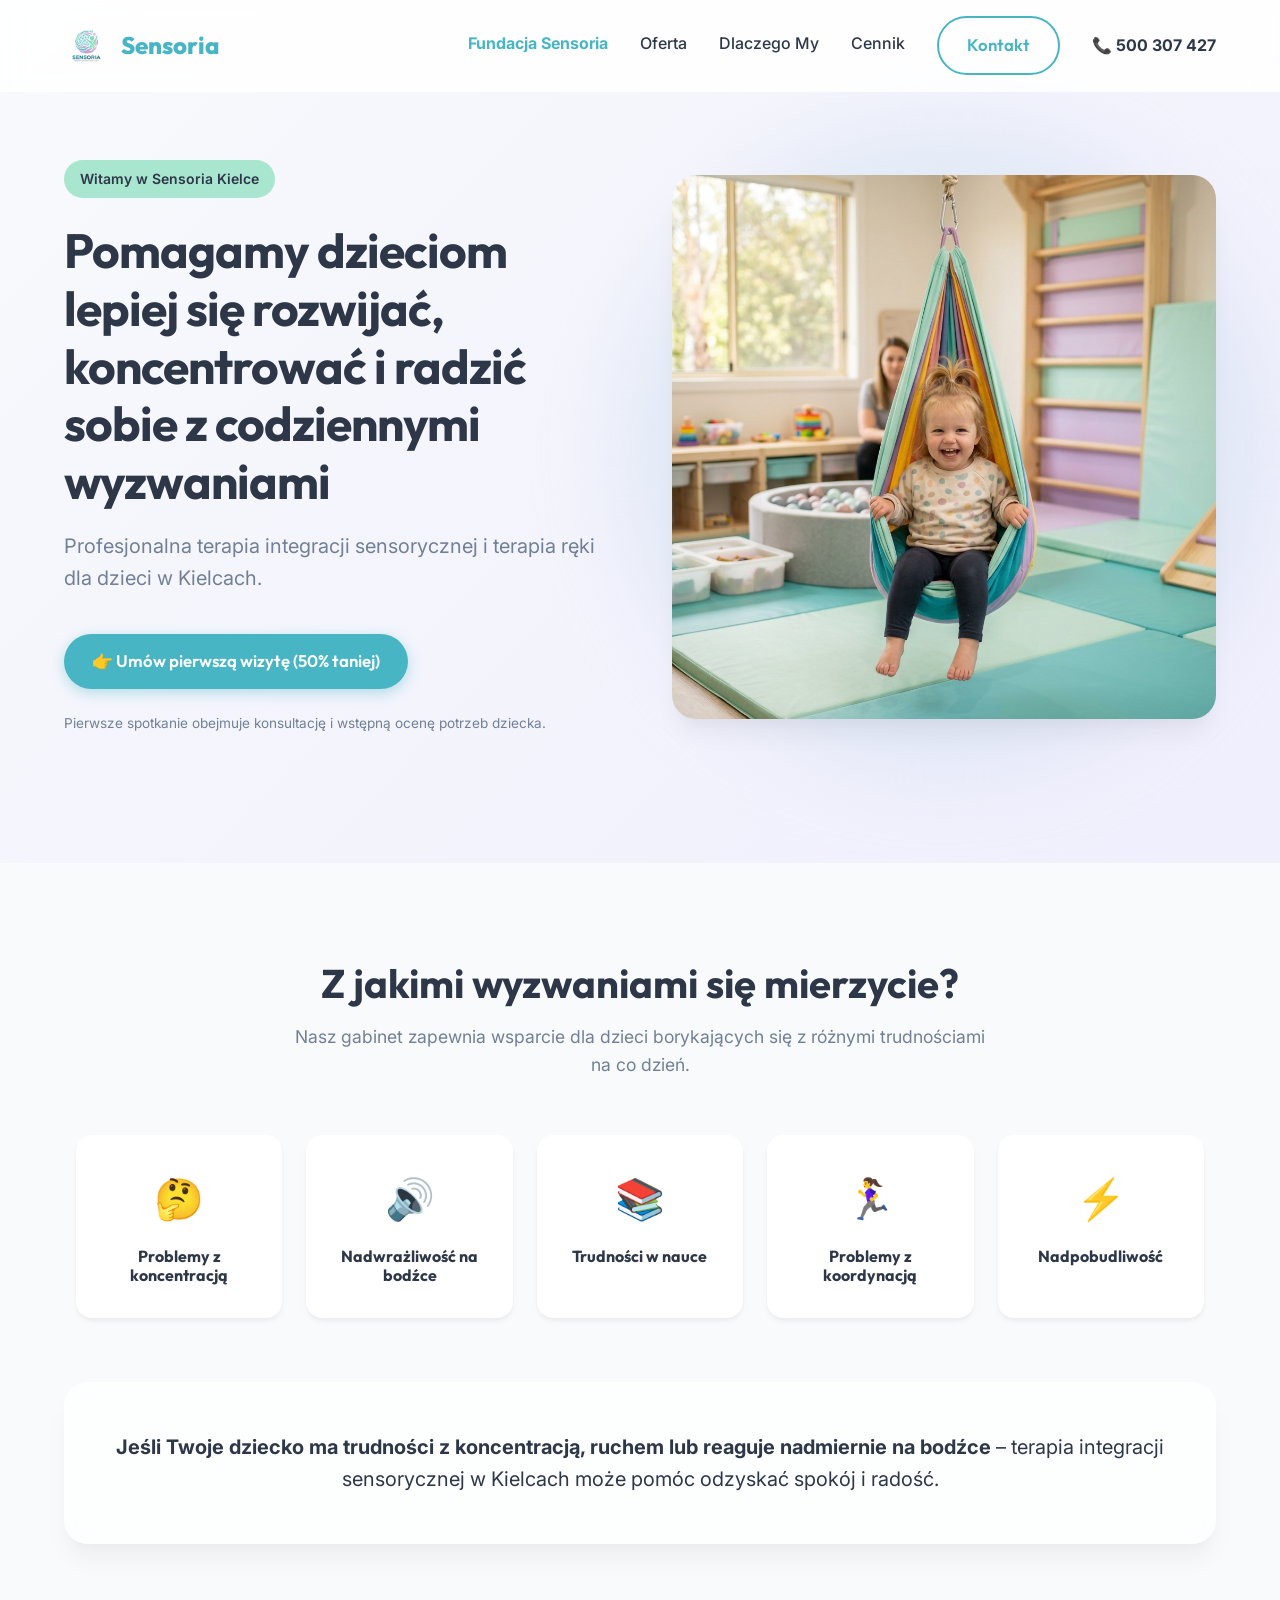
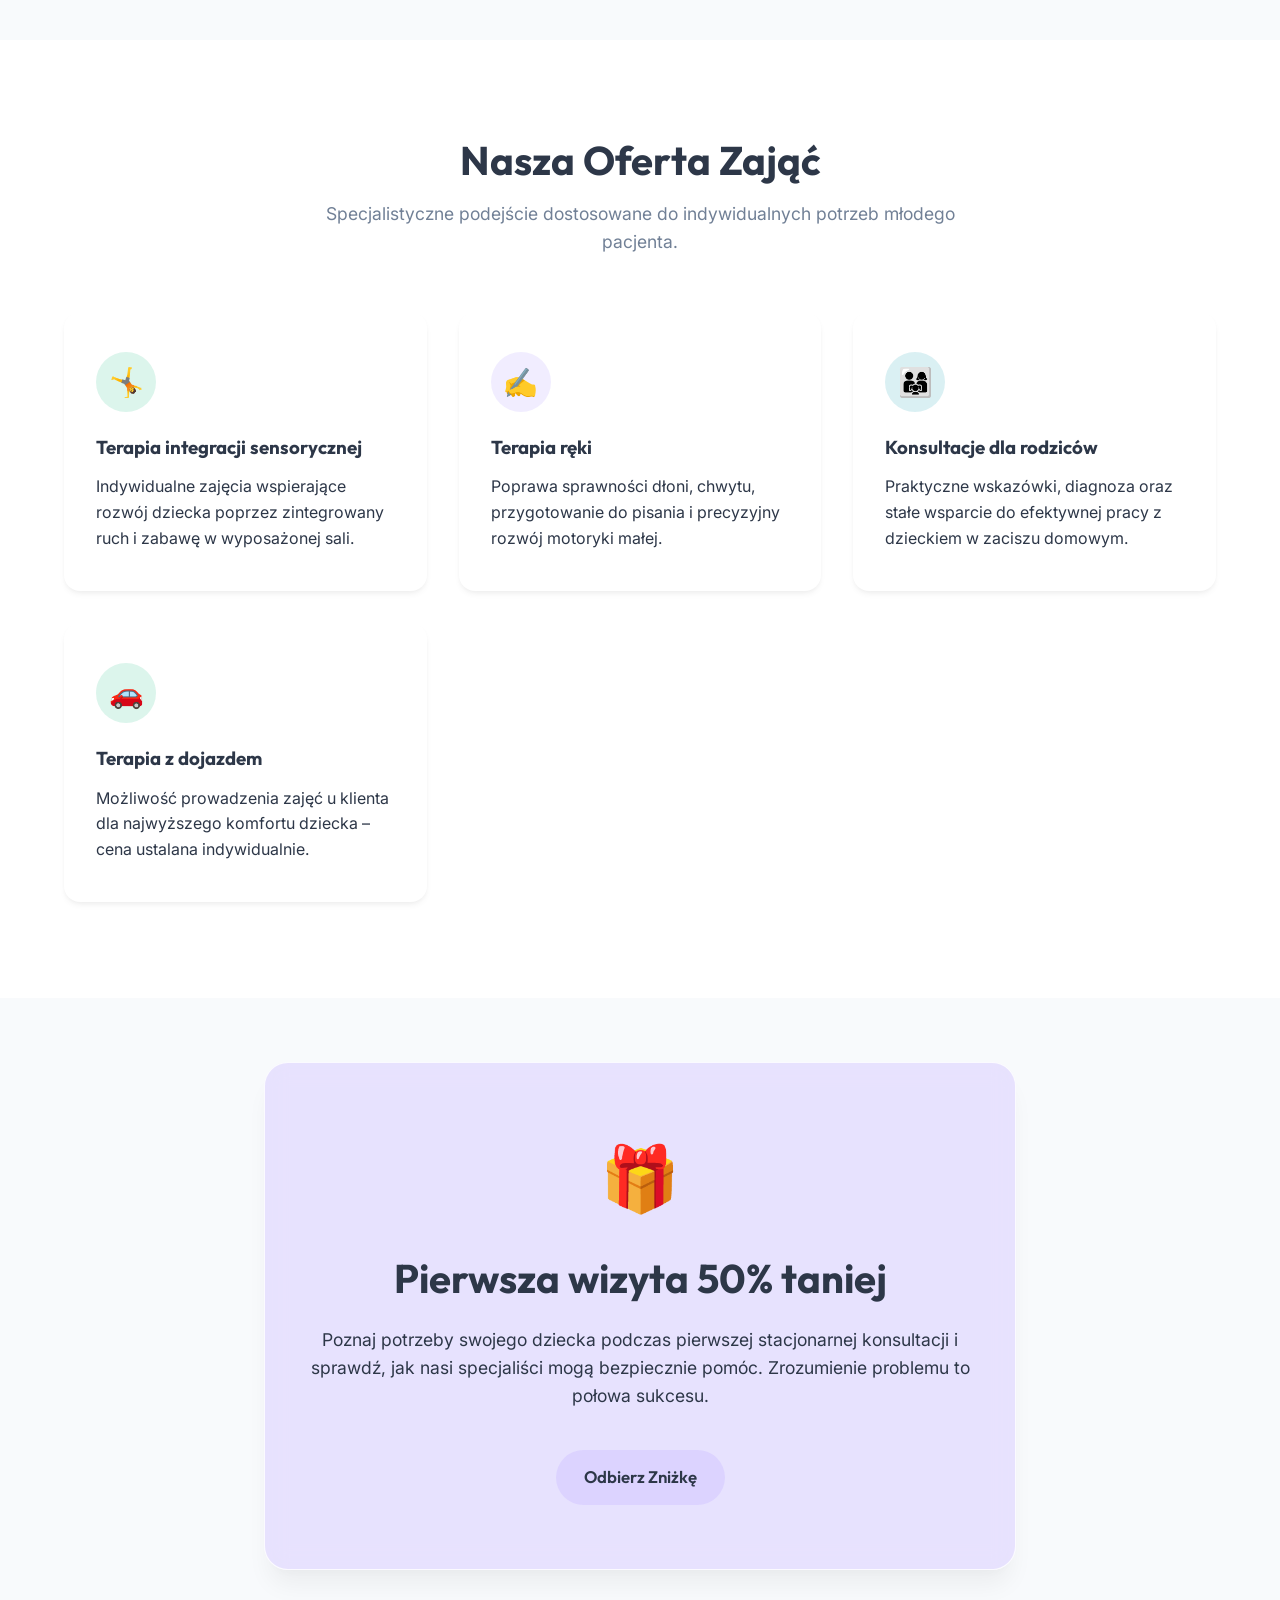
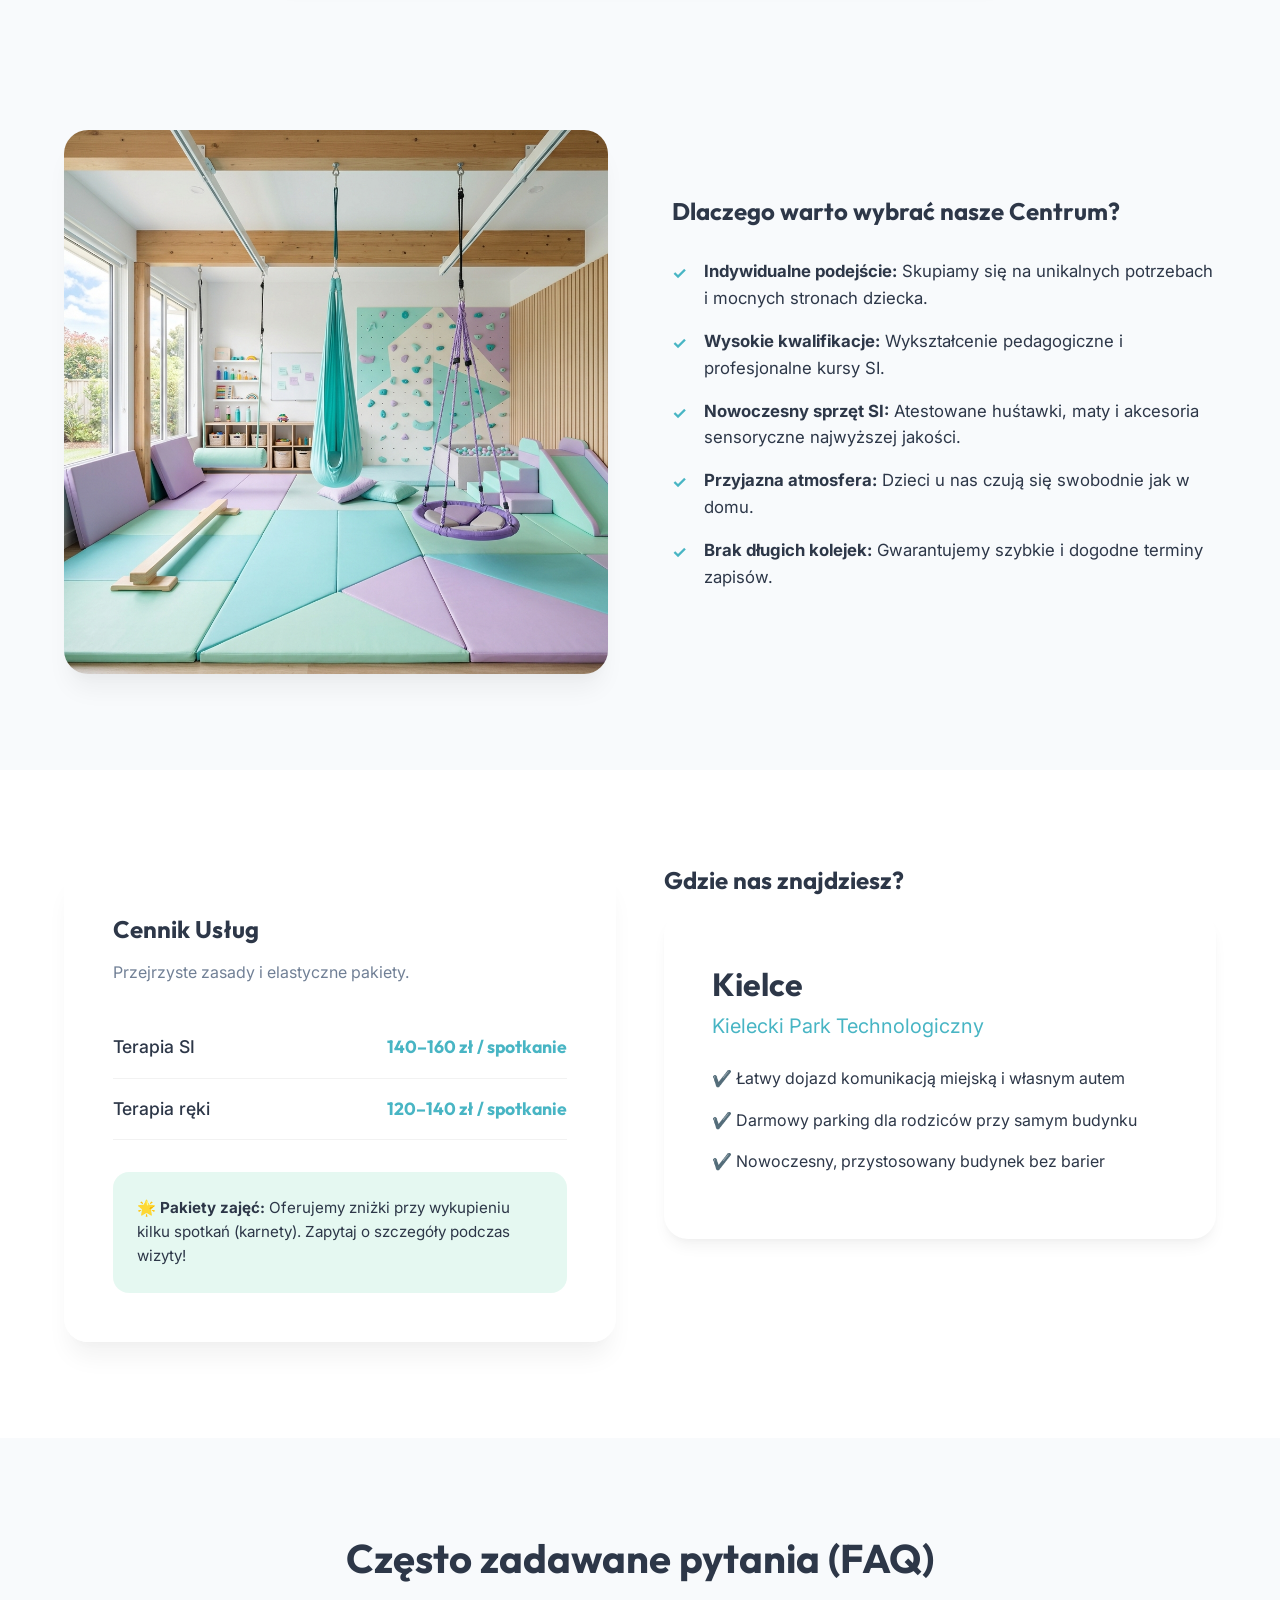
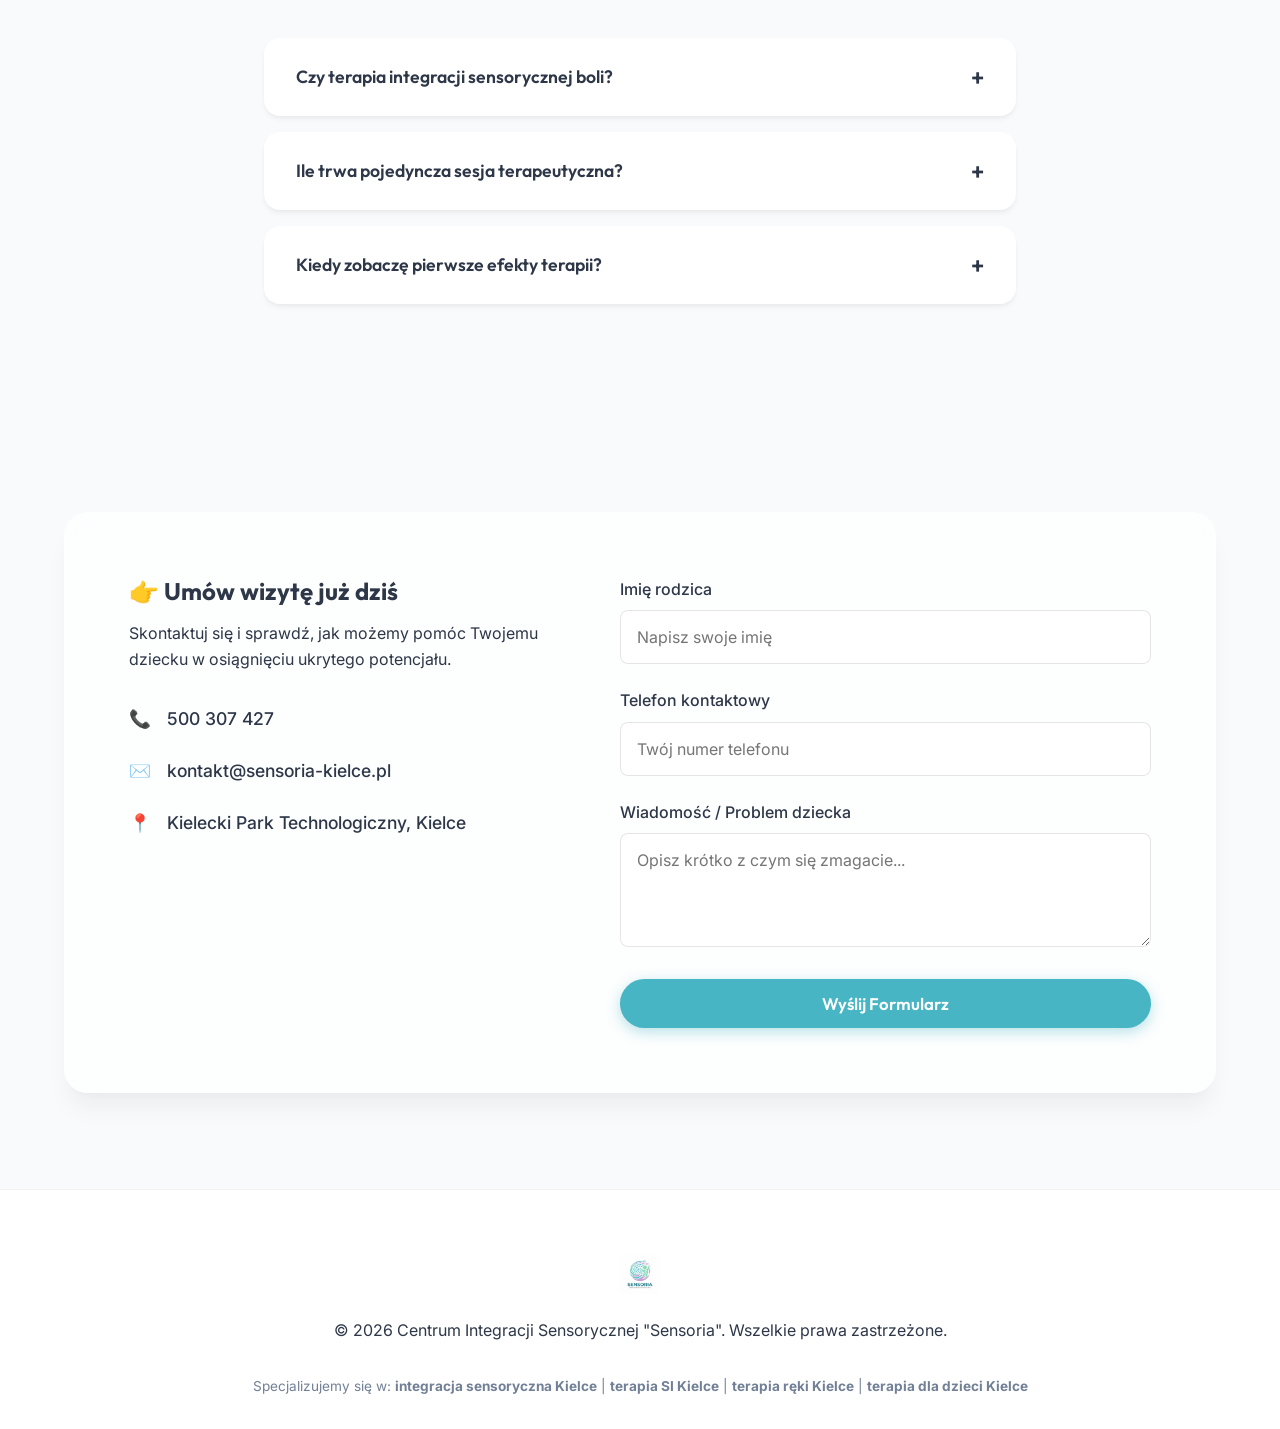
==== commit b752ef7a: "Add files via upload" ====
--- a/index.html
+++ b/index.html
@@ -28,6 +28,7 @@
                 <span>Sensoria</span>
             </a>
             <nav class="nav-links">
+                <a href="fundacja/index.html" style="color: var(--color-primary); font-weight: 700;">Fundacja Sensoria</a>
                 <a href="#oferta">Oferta</a>
                 <a href="#dlaczego-my">Dlaczego My</a>
                 <a href="#cennik">Cennik</a>
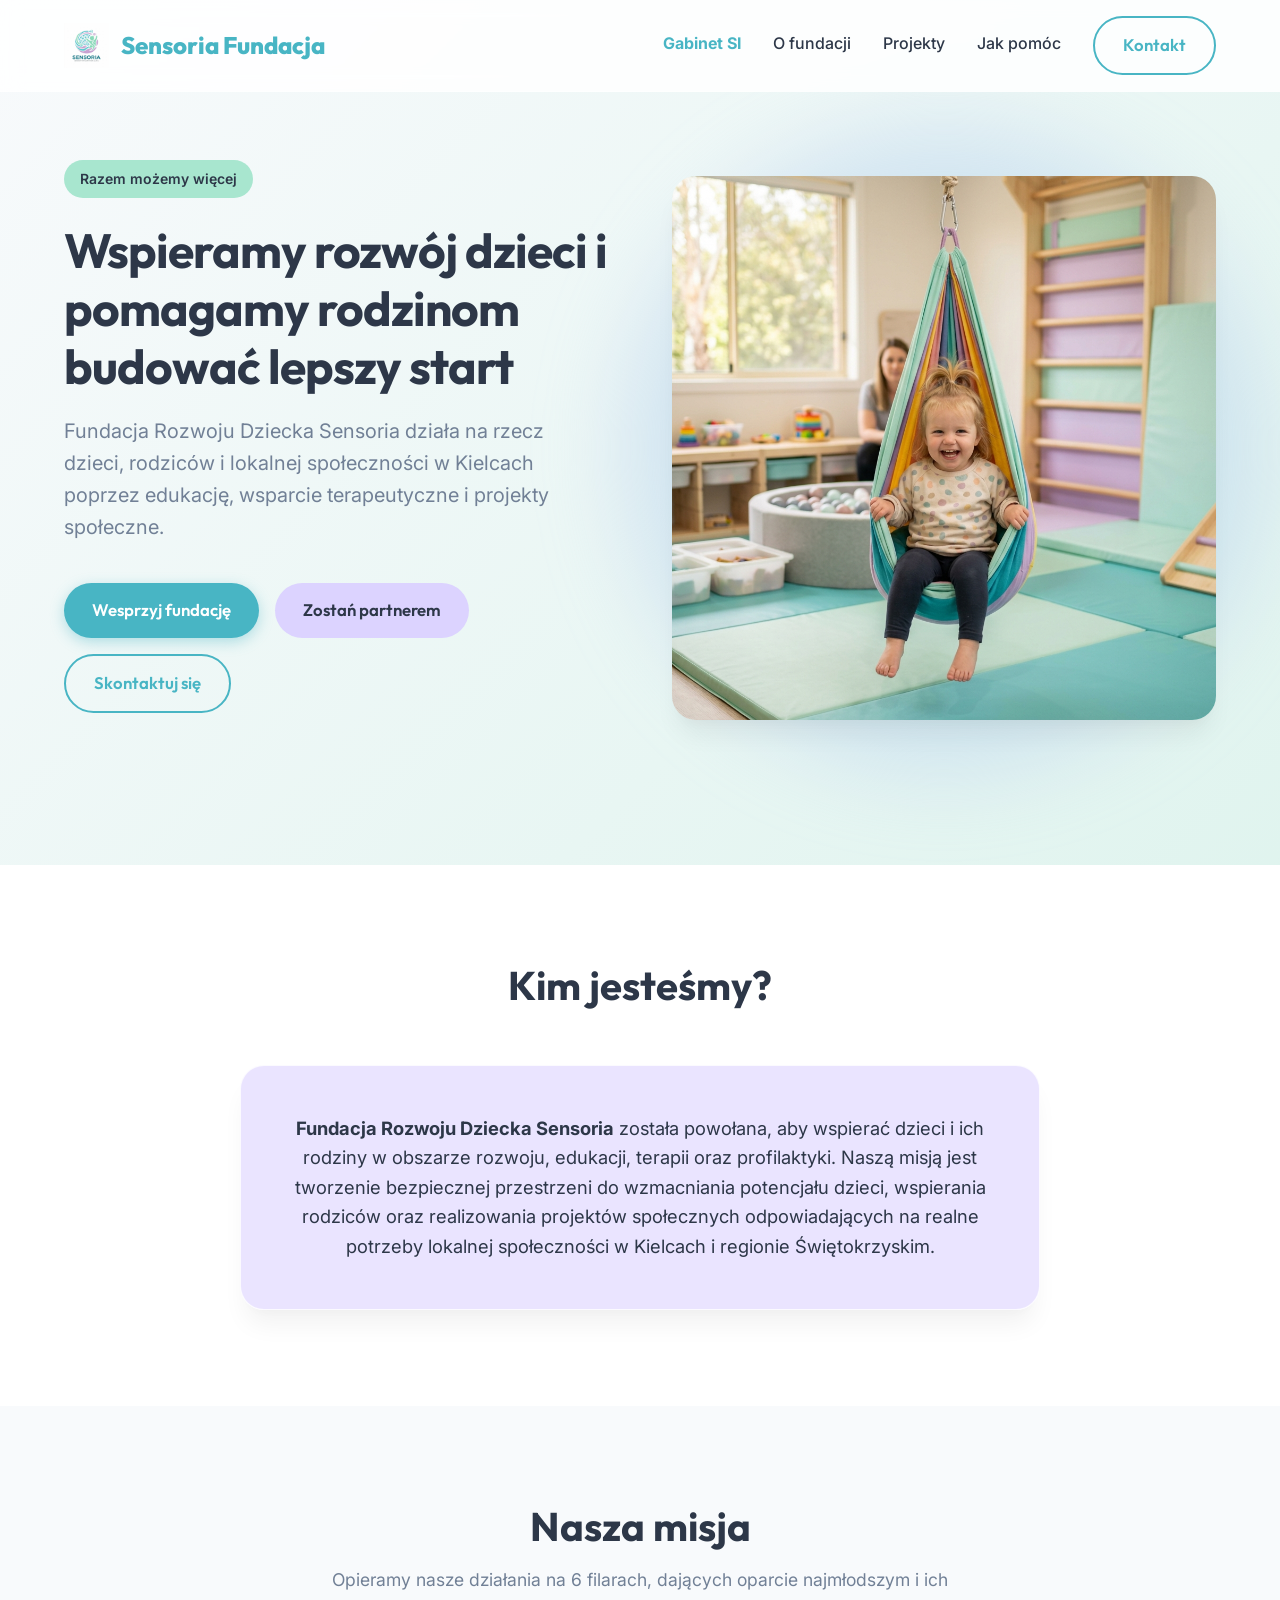
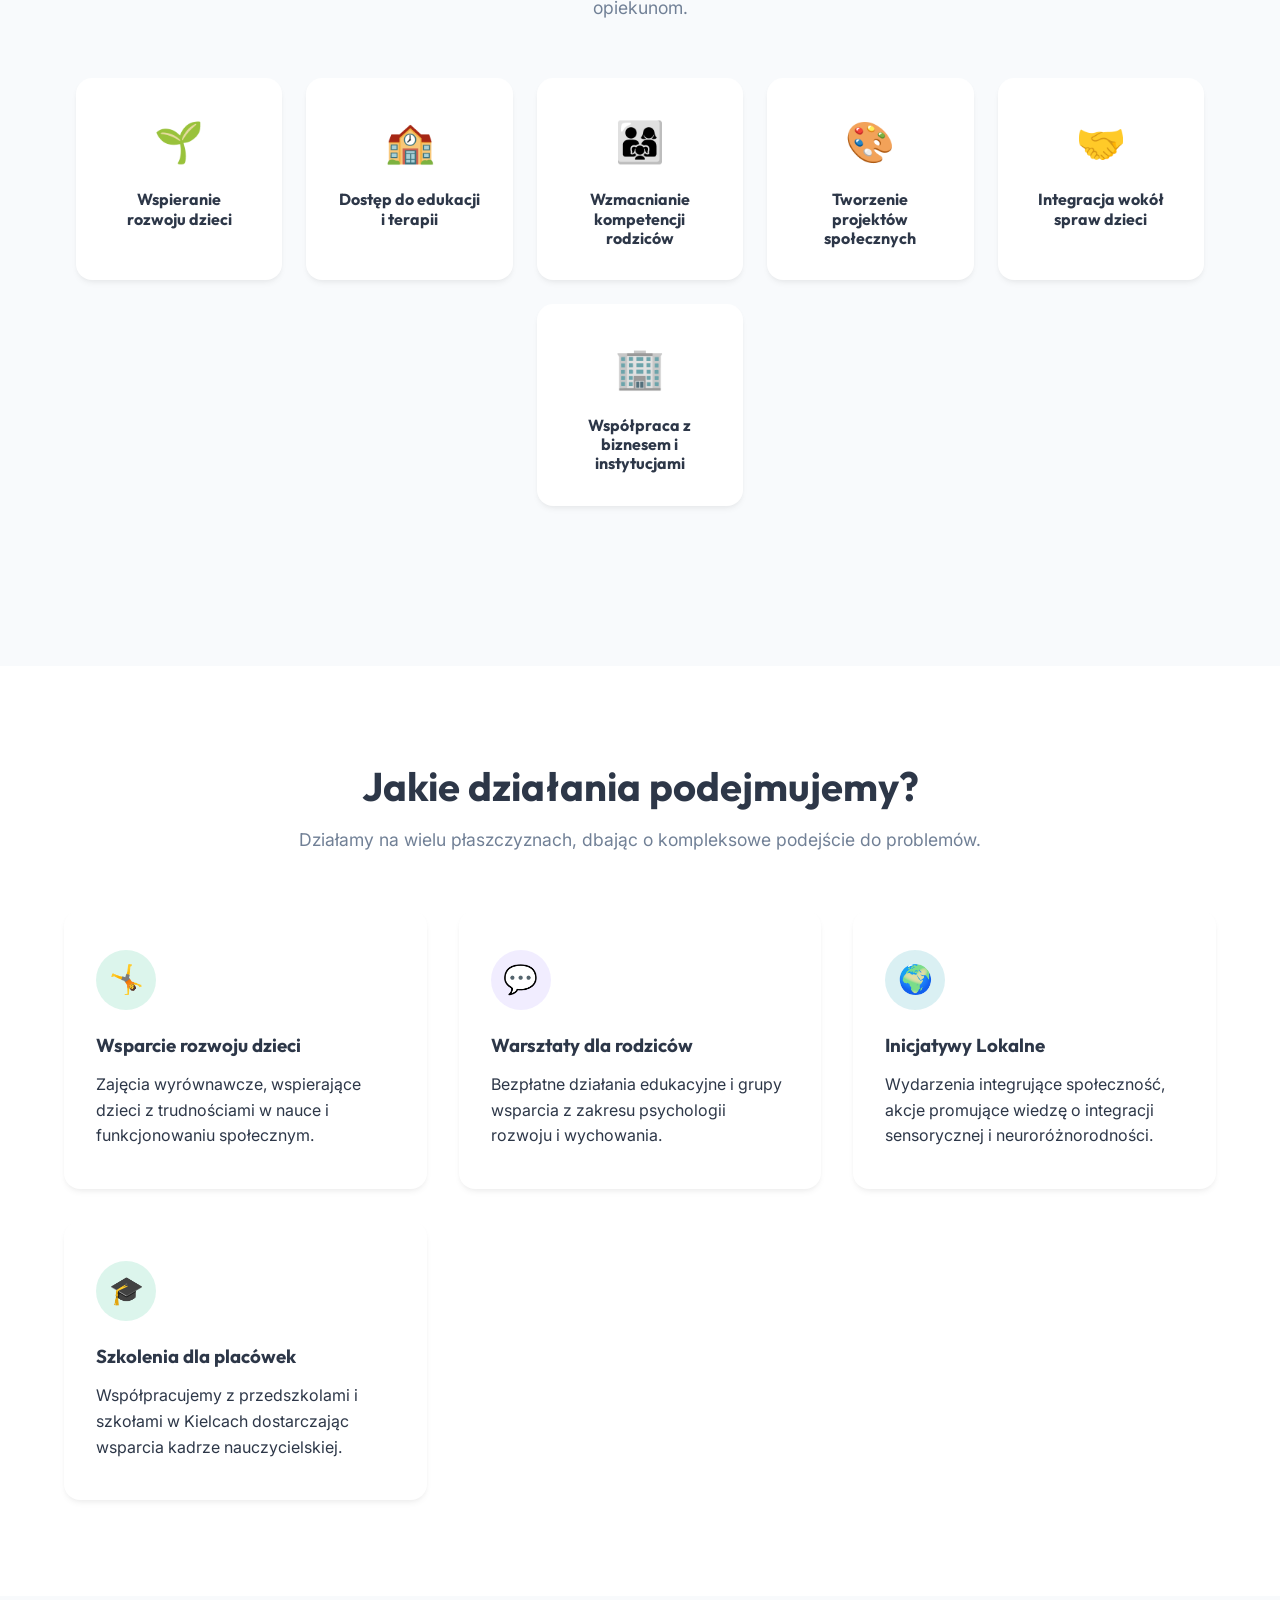
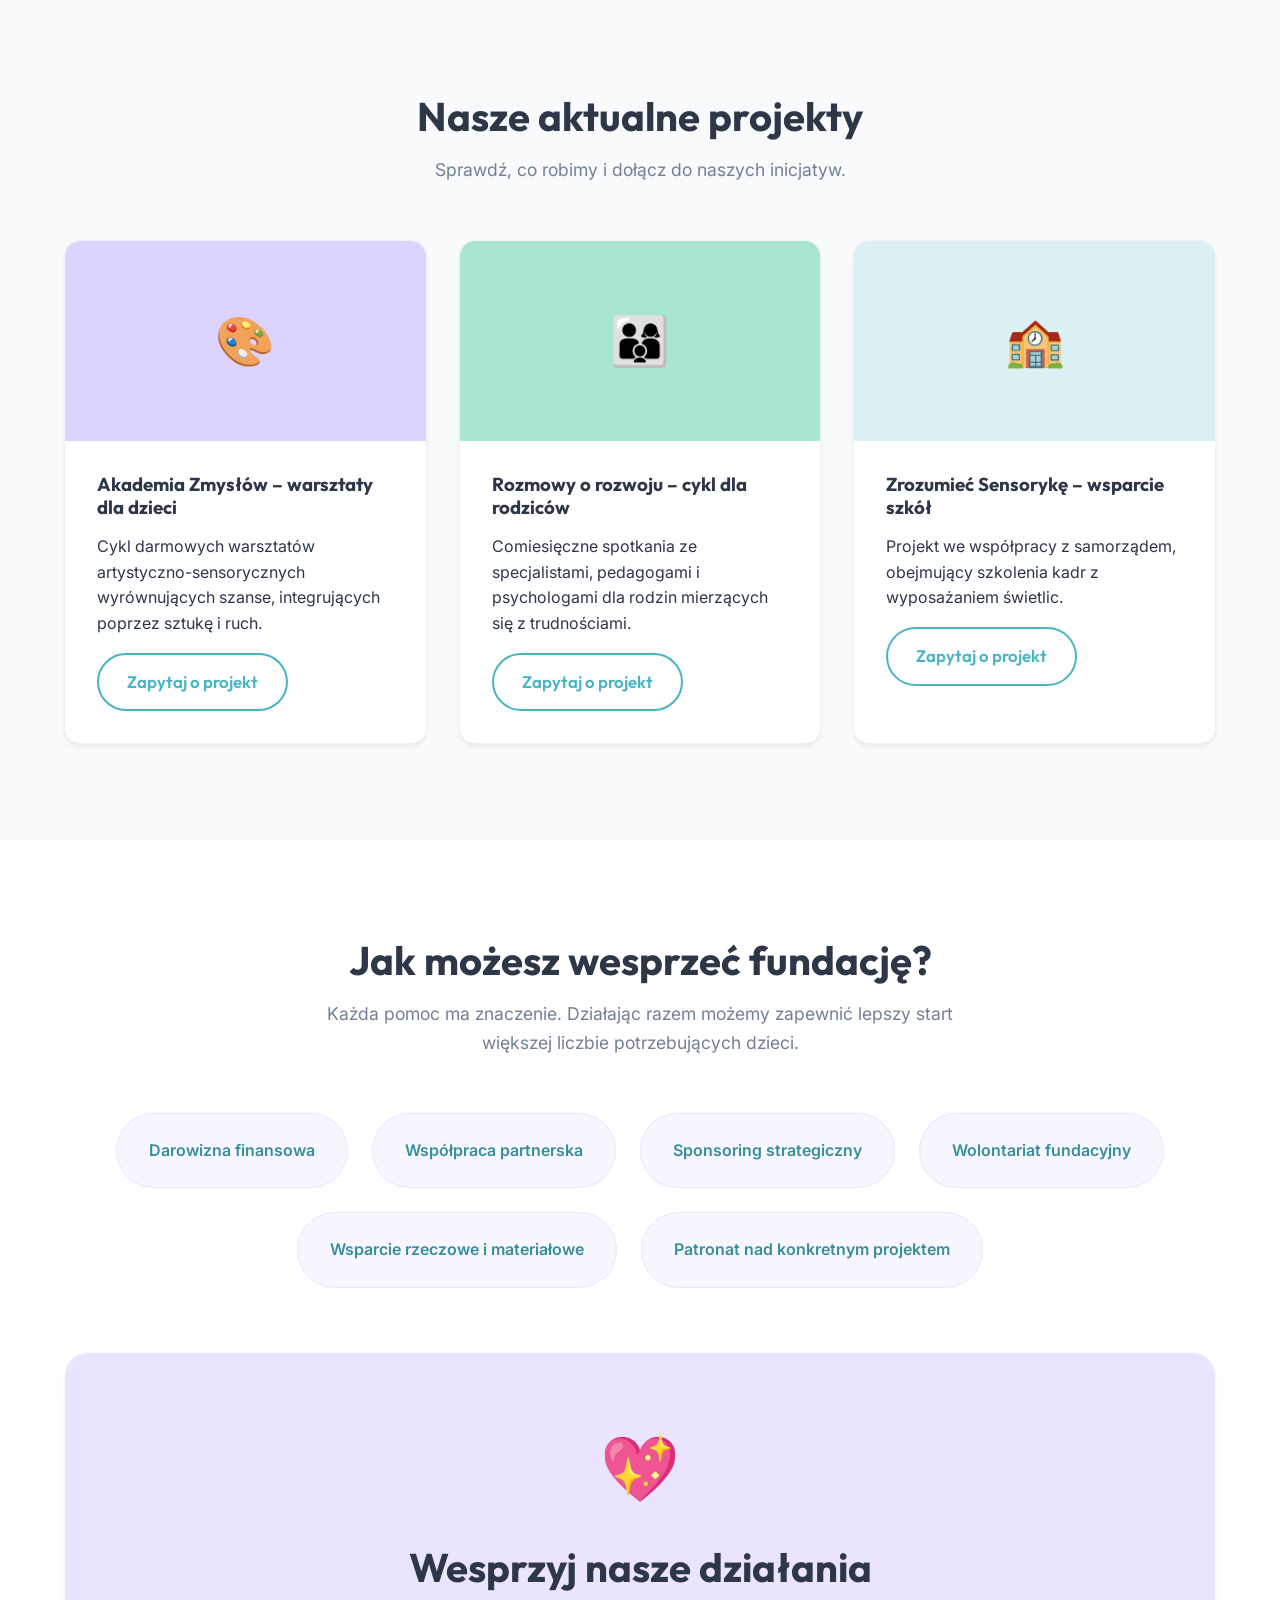
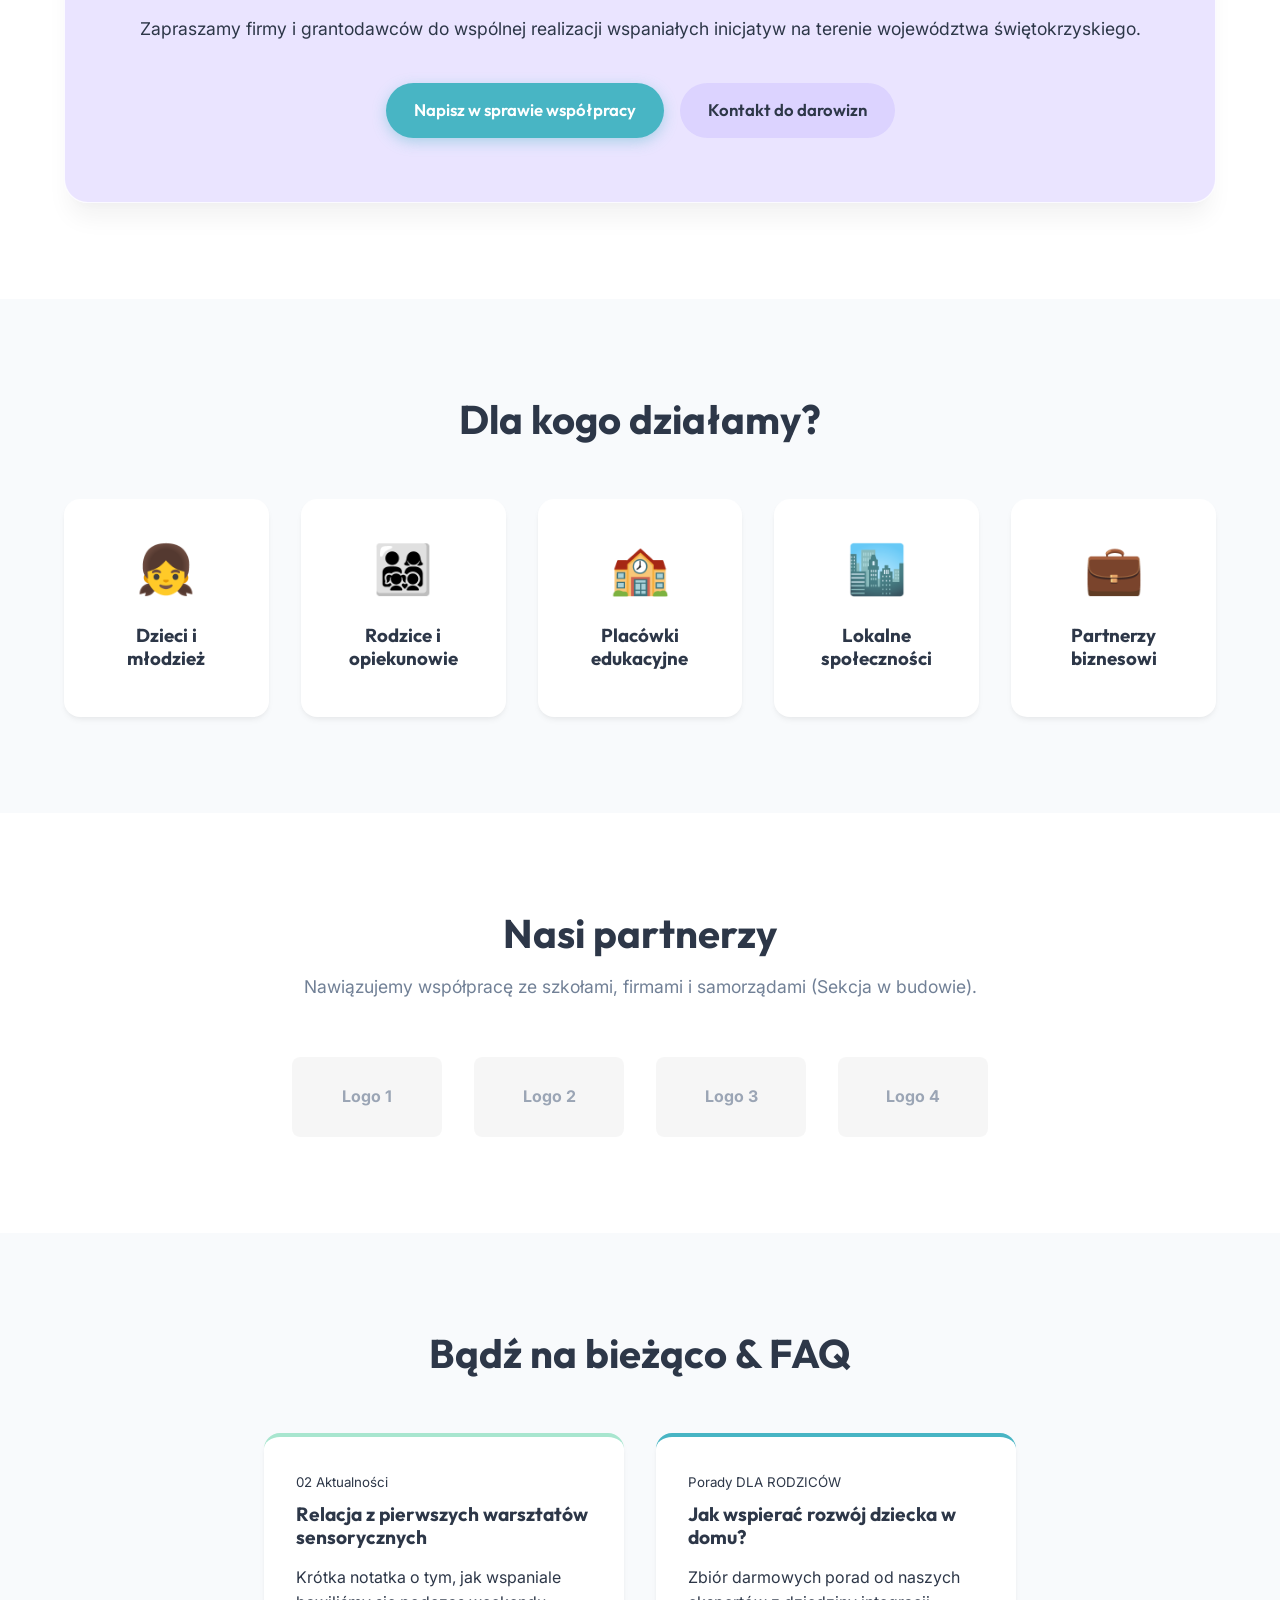
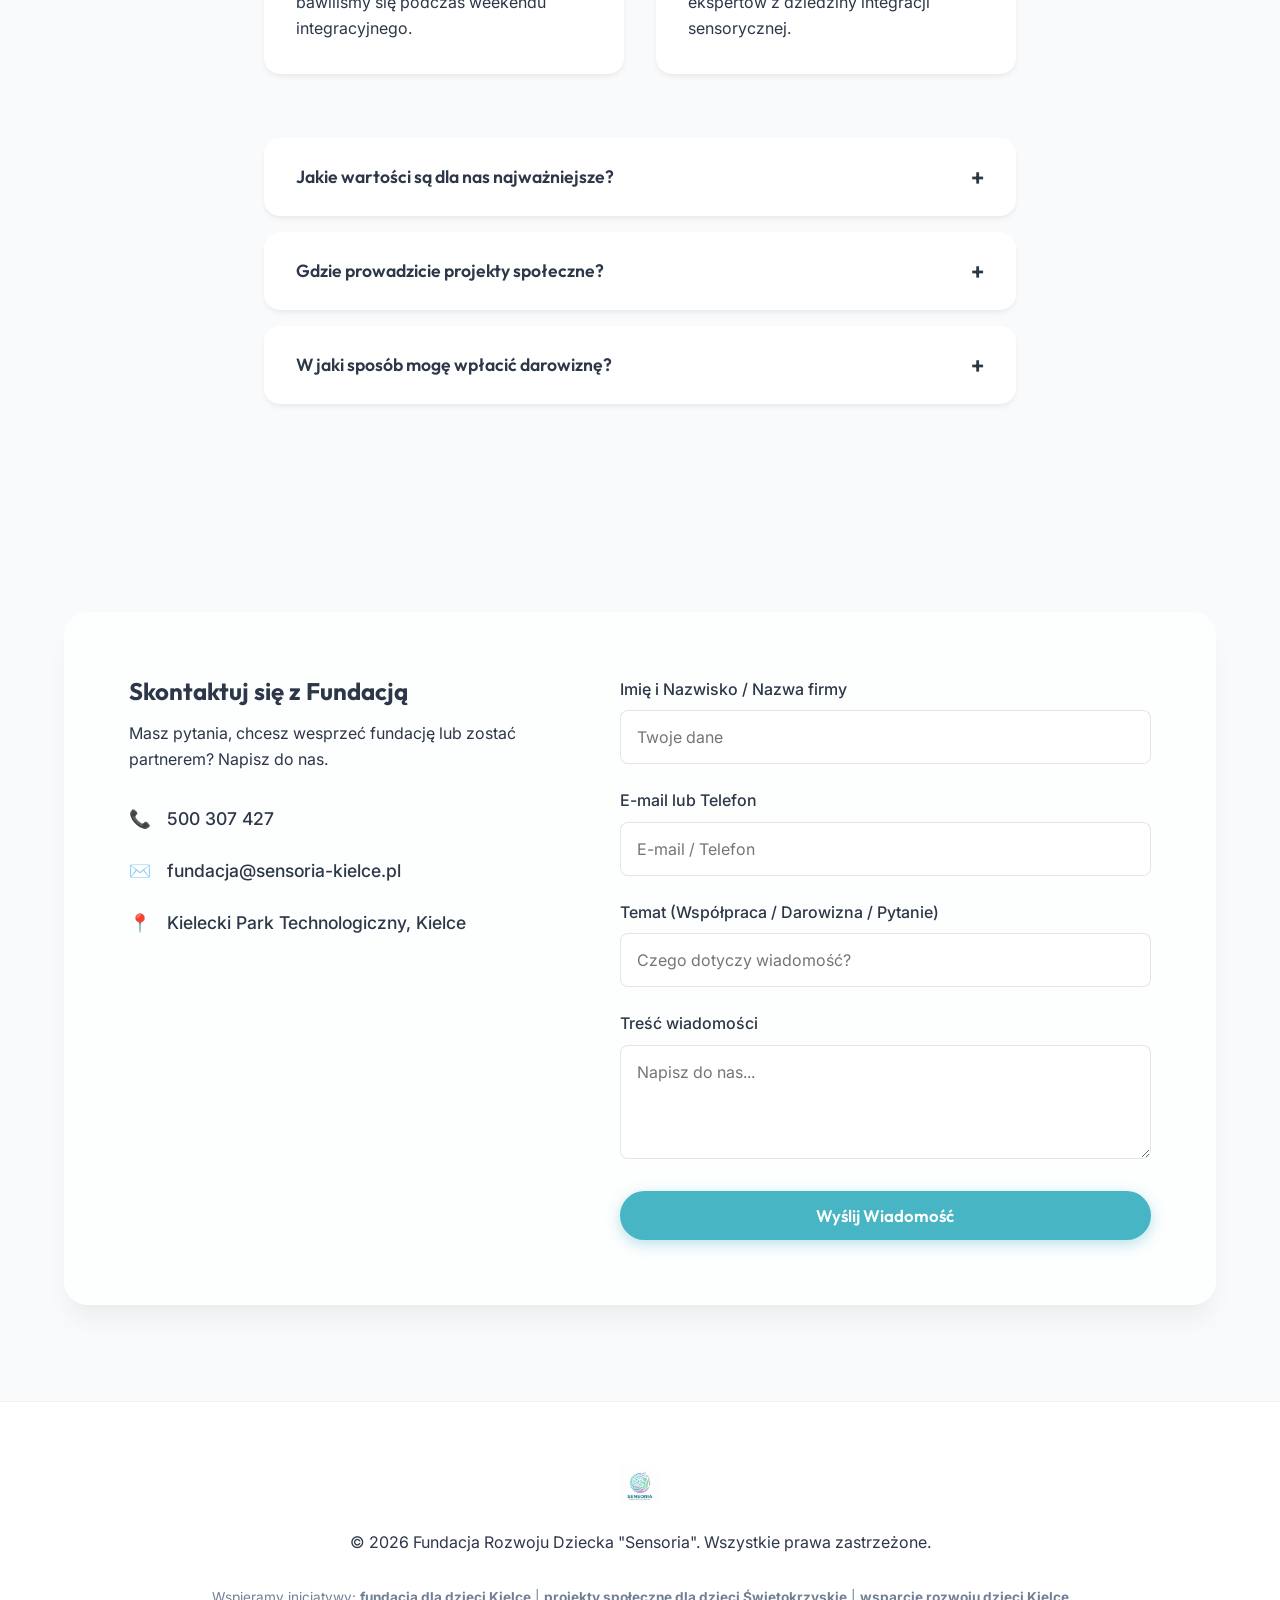
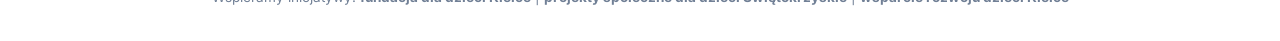
==== commit 989fc7d5: "Add files via upload" ====
--- a/index.html
+++ b/index.html
@@ -3,12 +3,12 @@
 <head>
     <meta charset="UTF-8">
     <meta name="viewport" content="width=device-width, initial-scale=1.0">
-    <title>Centrum Integracji Sensorycznej "Sensoria" | Terapia SI i Ręki Kielce</title>
-    <meta name="description" content="Profesjonalna terapia integracja sensoryczna (SI), terapia ręki dla dzieci w Kielcach. Pomagamy dzieciom lepiej się rozwijać, koncentrować i radzić z wyzwaniami. Umów pierwszą wizytę 50% taniej!">
-    <meta name="keywords" content="integracja sensoryczna Kielce, terapia SI Kielce, terapia ręki Kielce, terapia dla dzieci Kielce, Sensoria, Kielecki Park Technologiczny">
-    <meta name="author" content="Centrum Integracji Sensorycznej Sensoria">
-    <meta property="og:title" content="Centrum Integracji Sensorycznej Sensoria Kielce">
-    <meta property="og:description" content="Terapia SI, terapia ręki oraz konsultacje dla dzieci w Kielcach (Kielecki Park Technologiczny). Sprawdź ofertę!">
+    <title>Fundacja Rozwoju Dziecka Sensoria | Wsparcie dla dzieci i rodzin w Kielcach</title>
+    <meta name="description" content="Fundacja Rozwoju Dziecka Sensoria działa w Kielcach. Angażujemy się w projekty społeczne dla dzieci w województwie Świętokrzyskim, darmowe warsztaty dla rodziców, wsparcie rozwoju dzieci i pomoc lokalnej społeczności.">
+    <meta name="keywords" content="fundacja dla dzieci Kielce, wsparcie rozwoju dzieci Kielce, pomoc dzieciom Kielce, warsztaty dla rodziców Kielce, projekty społeczne dla dzieci Świętokrzyskie, fundacja rozwój dziecka Świętokrzyskie">
+    <meta name="author" content="Fundacja Rozwoju Dziecka Sensoria">
+    <meta property="og:title" content="Fundacja Rozwoju Dziecka Sensoria w Kielcach">
+    <meta property="og:description" content="Poznaj Fundację Rozwoju Dziecka Sensoria. Realizujemy bezpłatne projekty, konsultacje oraz warsztaty dla rodzin i placówek z Kielc i całego Świętokrzyskiego. Zostań naszym partnerem lub wesprzyj działania.">
     <meta property="og:type" content="website">
     
     <!-- Google Fonts -->
@@ -17,23 +17,168 @@
     <link href="https://fonts.googleapis.com/css2?family=Inter:wght@300;400;500;600&family=Outfit:wght@400;600;700;800&display=swap" rel="stylesheet">
     
     <!-- Styles -->
-    <link rel="stylesheet" href="styles/styles.css">
+    <link rel="stylesheet" href="../styles/styles.css">
+    
+    <style>
+        /* Dodatkowe style specyficzne dla Fundacji (bazujące na głównym motywie, ale z modyfikacjami dla nowych sekcji) */
+        
+        .hero-foundation {
+            background: linear-gradient(135deg, rgba(248, 250, 252, 1) 0%, rgba(168, 230, 207, 0.3) 100%);
+            padding-top: 10rem;
+            padding-bottom: 8rem;
+        }
+
+        .hero-foundation .glass-blob {
+            background: radial-gradient(circle, rgba(72,181,196,0.3) 0%, rgba(220,211,255,0.4) 100%);
+        }
+
+        .hero-actions-multi {
+            display: flex;
+            gap: 1rem;
+            flex-wrap: wrap;
+            margin-bottom: 1.5rem;
+        }
+        
+        .about-section {
+            padding: 6rem 0;
+            background: white;
+        }
+
+        .about-content {
+            max-width: 800px;
+            margin: 0 auto;
+            text-align: center;
+            font-size: 1.15rem;
+        }
+        
+        .projects-grid {
+            display: grid;
+            grid-template-columns: repeat(auto-fit, minmax(300px, 1fr));
+            gap: 2rem;
+        }
+        
+        .project-card {
+            background: var(--color-bg-alt);
+            border-radius: var(--border-radius);
+            box-shadow: var(--shadow-sm);
+            overflow: hidden;
+            transition: var(--transition);
+            border: 1px solid rgba(0,0,0,0.05);
+        }
+        
+        .project-card:hover {
+            transform: translateY(-5px);
+            box-shadow: var(--shadow-md);
+        }
+        
+        .project-image {
+            height: 200px;
+            background: var(--color-mint);
+            display: flex;
+            align-items: center;
+            justify-content: center;
+            font-size: 3rem;
+        }
+        
+        .project-details {
+            padding: 2rem;
+        }
+        
+        .support-options {
+            display: flex;
+            flex-wrap: wrap;
+            gap: 1.5rem;
+            justify-content: center;
+        }
+        
+        .support-item {
+            background: rgba(220, 211, 255, 0.2);
+            padding: 1.5rem 2rem;
+            border-radius: 50px;
+            font-weight: 600;
+            color: var(--color-primary-dark);
+            border: 1px solid rgba(220, 211, 255, 0.5);
+            transition: var(--transition);
+        }
+
+        .support-item:hover {
+            background: rgba(220, 211, 255, 0.5);
+        }
+        
+        .target-groups {
+            display: flex;
+            flex-wrap: wrap;
+            justify-content: center;
+            gap: 2rem;
+            margin-top: 3rem;
+        }
+        
+        .target-group {
+            text-align: center;
+            padding: 2rem;
+            background: white;
+            border-radius: var(--border-radius);
+            box-shadow: var(--shadow-sm);
+            min-width: 200px;
+            flex: 1;
+        }
+        
+        .target-group .icon {
+            font-size: 3rem;
+            margin-bottom: 1rem;
+            display: block;
+        }
+
+        .news-grid {
+            display: grid;
+            grid-template-columns: repeat(auto-fit, minmax(250px, 1fr));
+            gap: 2rem;
+        }
+
+        .news-card {
+            background: white;
+            padding: 2rem;
+            border-radius: var(--border-radius);
+            box-shadow: var(--shadow-sm);
+            border-top: 4px solid var(--color-mint);
+        }
+
+        .partners-logo {
+            display: flex;
+            gap: 2rem;
+            justify-content: center;
+            flex-wrap: wrap;
+            margin-top: 3rem;
+            opacity: 0.7;
+        }
+
+        .partner-box {
+            width: 150px;
+            height: 80px;
+            background: rgba(0,0,0,0.05);
+            border-radius: 8px;
+            display: flex;
+            align-items: center;
+            justify-content: center;
+            font-weight: bold;
+            color: var(--color-text-light);
+        }
+    </style>
 </head>
 <body>
     <!-- Navbar -->
     <header class="navbar">
         <div class="container">
             <a href="#" class="logo">
-                <img src="assets/images/sensoria_logo_1776161266703.png" alt="Sensoria Logo">
-                <span>Sensoria</span>
+                <img src="../assets/images/sensoria_logo_1776161266703.png" alt="Fundacja Sensoria Logo">
+                <span>Sensoria Fundacja</span>
             </a>
             <nav class="nav-links">
-                <a href="fundacja/index.html" style="color: var(--color-primary); font-weight: 700;">Fundacja Sensoria</a>
-                <a href="#oferta">Oferta</a>
-                <a href="#dlaczego-my">Dlaczego My</a>
-                <a href="#cennik">Cennik</a>
+                <a href="../index.html" style="color: var(--color-primary); font-weight: 700;">Gabinet SI</a>
+                <a href="#o-fundacji">O fundacji</a>
+                <a href="#projekty">Projekty</a>
+                <a href="#wsparcie">Jak pomóc</a>
                 <a href="#kontakt" class="btn btn-outline">Kontakt</a>
-                <a href="tel:+48500307427" class="phone-link">📞 500 307 427</a>
             </nav>
             <button class="mobile-menu-btn" aria-label="Menu">
                 <span></span>
@@ -44,195 +189,262 @@
     </header>
 
     <!-- Hero Section -->
-    <section class="hero">
+    <section class="hero hero-foundation">
         <div class="container hero-container">
             <div class="hero-content">
-                <div class="badge">Witamy w Sensoria Kielce</div>
-                <h1>Pomagamy dzieciom lepiej się rozwijać, koncentrować i radzić sobie z codziennymi wyzwaniami</h1>
-                <p class="subtitle">Profesjonalna terapia integracji sensorycznej i terapia ręki dla dzieci w Kielcach.</p>
-                <div class="hero-actions">
-                    <a href="#kontakt" class="btn btn-primary pulse-effect">👉 Umów pierwszą wizytę (50% taniej)</a>
-                </div>
-                <p class="small-text">Pierwsze spotkanie obejmuje konsultację i wstępną ocenę potrzeb dziecka.</p>
+                <div class="badge">Razem możemy więcej</div>
+                <h1>Wspieramy rozwój dzieci i pomagamy rodzinom budować lepszy start</h1>
+                <p class="subtitle">Fundacja Rozwoju Dziecka Sensoria działa na rzecz dzieci, rodziców i lokalnej społeczności w Kielcach poprzez edukację, wsparcie terapeutyczne i projekty społeczne.</p>
+                <div class="hero-actions-multi">
+                    <a href="#wsparcie" class="btn btn-primary pulse-effect">Wesprzyj fundację</a>
+                    <a href="#kontakt" class="btn btn-secondary">Zostań partnerem</a>
+                    <a href="#kontakt" class="btn btn-outline">Skontaktuj się</a>
+                </div>
             </div>
             <div class="hero-image-wrapper">
                 <div class="glass-blob"></div>
-                <img src="assets/images/hero_kids_therapy_1776161304447.png" alt="Dziecko podczas terapii integracji sensorycznej" class="hero-image">
-            </div>
-        </div>
-    </section>
-
-    <!-- Problem i Rozwiązanie -->
-    <section class="problem-solution reveal">
-        <div class="container">
-            <div class="section-header">
-                <h2>Z jakimi wyzwaniami się mierzycie?</h2>
-                <p>Nasz gabinet zapewnia wsparcie dla dzieci borykających się z różnymi trudnościami na co dzień.</p>
+                <!-- Używamy zdjęcia z gabinetu jako łagodnego zdjęcia działań terapeutycznych -->
+                <img src="../assets/images/hero_kids_therapy_1776161304447.png" alt="Dziecko i rodzina, działania wspierające rozwój" class="hero-image">
+            </div>
+        </div>
+    </section>
+
+    <!-- O fundacji -->
+    <section id="o-fundacji" class="about-section reveal">
+        <div class="container">
+            <div class="section-header">
+                <h2>Kim jesteśmy?</h2>
+            </div>
+            <div class="about-content glass-panel-accent" style="padding: 3rem;">
+                <p><strong>Fundacja Rozwoju Dziecka Sensoria</strong> została powołana, aby wspierać dzieci i ich rodziny w obszarze rozwoju, edukacji, terapii oraz profilaktyki. Naszą misją jest tworzenie bezpiecznej przestrzeni do wzmacniania potencjału dzieci, wspierania rodziców oraz realizowania projektów społecznych odpowiadających na realne potrzeby lokalnej społeczności w Kielcach i regionie Świętokrzyskim.</p>
+            </div>
+        </div>
+    </section>
+
+    <!-- Nasza Misja -->
+    <section class="reveal">
+        <div class="container">
+            <div class="section-header">
+                <h2>Nasza misja</h2>
+                <p>Opieramy nasze działania na 6 filarach, dających oparcie najmłodszym i ich opiekunom.</p>
             </div>
             <div class="problems-grid">
                 <div class="problem-card">
-                    <div class="icon">🤔</div>
-                    <h3>Problemy z koncentracją</h3>
+                    <div class="icon" style="color: var(--color-mint-dark);">🌱</div>
+                    <h3>Wspieranie rozwoju dzieci</h3>
                 </div>
                 <div class="problem-card">
-                    <div class="icon">🔊</div>
-                    <h3>Nadwrażliwość na bodźce</h3>
+                    <div class="icon" style="color: var(--color-primary);">🏫</div>
+                    <h3>Dostęp do edukacji i terapii</h3>
                 </div>
                 <div class="problem-card">
-                    <div class="icon">📚</div>
-                    <h3>Trudności w nauce</h3>
+                    <div class="icon" style="color: var(--color-secondary-dark);">👨‍👩‍👧</div>
+                    <h3>Wzmacnianie kompetencji rodziców</h3>
                 </div>
                 <div class="problem-card">
-                    <div class="icon">🏃‍♀️</div>
-                    <h3>Problemy z koordynacją</h3>
+                    <div class="icon" style="color: var(--color-mint-dark);">🎨</div>
+                    <h3>Tworzenie projektów społecznych</h3>
                 </div>
                 <div class="problem-card">
-                    <div class="icon">⚡</div>
-                    <h3>Nadpobudliwość</h3>
-                </div>
-            </div>
-            <div class="solution-banner glass-panel">
-                <p><strong>Jeśli Twoje dziecko ma trudności z koncentracją, ruchem lub reaguje nadmiernie na bodźce</strong> – terapia integracji sensorycznej w Kielcach może pomóc odzyskać spokój i radość.</p>
-            </div>
-        </div>
-    </section>
-
-    <!-- Oferta -->
-    <section id="oferta" class="offer bg-light reveal">
-        <div class="container">
-            <div class="section-header">
-                <h2>Nasza Oferta Zająć</h2>
-                <p>Specjalistyczne podejście dostosowane do indywidualnych potrzeb młodego pacjenta.</p>
+                    <div class="icon" style="color: var(--color-primary);">🤝</div>
+                    <h3>Integracja wokół spraw dzieci</h3>
+                </div>
+                <div class="problem-card">
+                    <div class="icon" style="color: var(--color-secondary-dark);">🏢</div>
+                    <h3>Współpraca z biznesem i instytucjami</h3>
+                </div>
+            </div>
+        </div>
+    </section>
+
+    <!-- Co robimy -->
+    <section class="offer bg-light reveal">
+        <div class="container">
+            <div class="section-header">
+                <h2>Jakie działania podejmujemy?</h2>
+                <p>Działamy na wielu płaszczyznach, dbając o kompleksowe podejście do problemów.</p>
             </div>
             <div class="offer-cards">
                 <div class="card card-hover">
                     <div class="card-icon bg-mint">🤸</div>
-                    <h3>Terapia integracji sensorycznej</h3>
-                    <p>Indywidualne zajęcia wspierające rozwój dziecka poprzez zintegrowany ruch i zabawę w wyposażonej sali.</p>
+                    <h3>Wsparcie rozwoju dzieci</h3>
+                    <p>Zajęcia wyrównawcze, wspierające dzieci z trudnościami w nauce i funkcjonowaniu społecznym.</p>
                 </div>
                 <div class="card card-hover">
-                    <div class="card-icon bg-purple">✍️</div>
-                    <h3>Terapia ręki</h3>
-                    <p>Poprawa sprawności dłoni, chwytu, przygotowanie do pisania i precyzyjny rozwój motoryki małej.</p>
+                    <div class="card-icon bg-purple">💬</div>
+                    <h3>Warsztaty dla rodziców</h3>
+                    <p>Bezpłatne działania edukacyjne i grupy wsparcia z zakresu psychologii rozwoju i wychowania.</p>
                 </div>
                 <div class="card card-hover">
-                    <div class="card-icon bg-turquoise">👨‍👩‍👧</div>
-                    <h3>Konsultacje dla rodziców</h3>
-                    <p>Praktyczne wskazówki, diagnoza oraz stałe wsparcie do efektywnej pracy z dzieckiem w zaciszu domowym.</p>
+                    <div class="card-icon bg-turquoise">🌍</div>
+                    <h3>Inicjatywy Lokalne</h3>
+                    <p>Wydarzenia integrujące społeczność, akcje promujące wiedzę o integracji sensorycznej i neuroróżnorodności.</p>
                 </div>
                 <div class="card card-hover">
-                    <div class="card-icon bg-mint">🚗</div>
-                    <h3>Terapia z dojazdem</h3>
-                    <p>Możliwość prowadzenia zajęć u klienta dla najwyższego komfortu dziecka – cena ustalana indywidualnie.</p>
-                </div>
-            </div>
-        </div>
-    </section>
-
-    <!-- Oferta Specjalna -->
-    <section class="special-offer">
-        <div class="container container-sm">
-            <div class="special-card glass-panel-accent reveal">
+                    <div class="card-icon bg-mint">🎓</div>
+                    <h3>Szkolenia dla placówek</h3>
+                    <p>Współpracujemy z przedszkolami i szkołami w Kielcach dostarczając wsparcia kadrze nauczycielskiej.</p>
+                </div>
+            </div>
+        </div>
+    </section>
+
+    <!-- Projekty -->
+    <section id="projekty" class="projects reveal">
+        <div class="container">
+            <div class="section-header">
+                <h2>Nasze aktualne projekty</h2>
+                <p>Sprawdź, co robimy i dołącz do naszych inicjatyw.</p>
+            </div>
+            <div class="projects-grid">
+                <div class="project-card">
+                    <div class="project-image" style="background-color: var(--color-secondary);">🎨</div>
+                    <div class="project-details">
+                        <h3>Akademia Zmysłów – warsztaty dla dzieci</h3>
+                        <p>Cykl darmowych warsztatów artystyczno-sensorycznych wyrównujących szanse, integrujących poprzez sztukę i ruch.</p>
+                        <a href="#kontakt" class="btn btn-outline" style="margin-top: 1rem;">Zapytaj o projekt</a>
+                    </div>
+                </div>
+                <div class="project-card">
+                    <div class="project-image" style="background-color: var(--color-mint);">👨‍👩‍👦</div>
+                    <div class="project-details">
+                        <h3>Rozmowy o rozwoju – cykl dla rodziców</h3>
+                        <p>Comiesięczne spotkania ze specjalistami, pedagogami i psychologami dla rodzin mierzących się z trudnościami.</p>
+                        <a href="#kontakt" class="btn btn-outline" style="margin-top: 1rem;">Zapytaj o projekt</a>
+                    </div>
+                </div>
+                <div class="project-card">
+                    <div class="project-image" style="background-color: rgba(72, 181, 196, 0.2);">🏫</div>
+                    <div class="project-details">
+                        <h3>Zrozumieć Sensorykę – wsparcie szkół</h3>
+                        <p>Projekt we współpracy z samorządem, obejmujący szkolenia kadr z wyposażaniem świetlic.</p>
+                        <a href="#kontakt" class="btn btn-outline" style="margin-top: 1rem;">Zapytaj o projekt</a>
+                    </div>
+                </div>
+            </div>
+        </div>
+    </section>
+
+    <!-- Jak mozna pomoc (Wsparcie) -->
+    <section id="wsparcie" class="reveal bg-light">
+        <div class="container">
+            <div class="section-header">
+                <h2>Jak możesz wesprzeć fundację?</h2>
+                <p>Każda pomoc ma znaczenie. Działając razem możemy zapewnić lepszy start większej liczbie potrzebujących dzieci.</p>
+            </div>
+            <div class="support-options">
+                <div class="support-item">Darowizna finansowa</div>
+                <div class="support-item">Współpraca partnerska</div>
+                <div class="support-item">Sponsoring strategiczny</div>
+                <div class="support-item">Wolontariat fundacyjny</div>
+                <div class="support-item">Wsparcie rzeczowe i materiałowe</div>
+                <div class="support-item">Patronat nad konkretnym projektem</div>
+            </div>
+            
+            <div class="special-card glass-panel-accent reveal" style="margin-top: 4rem;">
                 <div class="special-content">
-                    <span class="gift-icon">🎁</span>
-                    <h2>Pierwsza wizyta 50% taniej</h2>
-                    <p>Poznaj potrzeby swojego dziecka podczas pierwszej stacjonarnej konsultacji i sprawdź, jak nasi specjaliści mogą bezpiecznie pomóc. Zrozumienie problemu to połowa sukcesu.</p>
-                    <a href="#kontakt" class="btn btn-secondary">Odbierz Zniżkę</a>
-                </div>
-            </div>
-        </div>
-    </section>
-
-    <!-- Dlaczego my & Sprzęt -->
-    <section id="dlaczego-my" class="why-us reveal">
-        <div class="container">
-            <div class="split-layout">
-                <div class="image-box">
-                    <img src="assets/images/therapy_room_1776161534670.png" alt="Sala integracji sensorycznej Sensoria">
-                </div>
-                <div class="text-box">
-                    <h2>Dlaczego warto wybrać nasze Centrum?</h2>
-                    <ul class="check-list">
-                        <li><strong>Indywidualne podejście:</strong> Skupiamy się na unikalnych potrzebach i mocnych stronach dziecka.</li>
-                        <li><strong>Wysokie kwalifikacje:</strong> Wykształcenie pedagogiczne i profesjonalne kursy SI.</li>
-                        <li><strong>Nowoczesny sprzęt SI:</strong> Atestowane huśtawki, maty i akcesoria sensoryczne najwyższej jakości.</li>
-                        <li><strong>Przyjazna atmosfera:</strong> Dzieci u nas czują się swobodnie jak w domu.</li>
-                        <li><strong>Brak długich kolejek:</strong> Gwarantujemy szybkie i dogodne terminy zapisów.</li>
-                    </ul>
-                </div>
-            </div>
-        </div>
-    </section>
-
-    <!-- Cennik i Lokalizacja -->
-    <section id="cennik" class="pricing-location bg-light reveal">
-        <div class="container">
-            <div class="grid-2-col">
-                <!-- Cennik -->
-                <div class="pricing-panel glass-panel">
-                    <h2>Cennik Usług</h2>
-                    <p class="pricing-desc">Przejrzyste zasady i elastyczne pakiety.</p>
-                    <div class="price-items">
-                        <div class="price-item">
-                            <span>Terapia SI</span>
-                            <span class="price">140–160 zł / spotkanie</span>
-                        </div>
-                        <div class="price-item">
-                            <span>Terapia ręki</span>
-                            <span class="price">120–140 zł / spotkanie</span>
-                        </div>
-                    </div>
-                    <div class="packages-info">
-                        <strong>🌟 Pakiety zajęć:</strong> Oferujemy zniżki przy wykupieniu kilku spotkań (karnety). Zapytaj o szczegóły podczas wizyty!
-                    </div>
-                </div>
-
-                <!-- Lokalizacja -->
-                <div class="location-panel">
-                    <h2>Gdzie nas znajdziesz?</h2>
-                    <div class="address-card">
-                        <p class="city">Kielce</p>
-                        <p class="place">Kielecki Park Technologiczny</p>
-                        <ul class="location-perks">
-                            <li>✔️ Łatwy dojazd komunikacją miejską i własnym autem</li>
-                            <li>✔️ Darmowy parking dla rodziców przy samym budynku</li>
-                            <li>✔️ Nowoczesny, przystosowany budynek bez barier</li>
-                        </ul>
-                    </div>
-                </div>
-            </div>
-        </div>
-    </section>
-
-    <!-- FAQ -->
-    <section class="faq reveal">
+                    <span class="gift-icon">💖</span>
+                    <h2>Wesprzyj nasze działania</h2>
+                    <p>Zapraszamy firmy i grantodawców do wspólnej realizacji wspaniałych inicjatyw na terenie województwa świętokrzyskiego.</p>
+                    <div class="hero-actions-multi" style="justify-content: center; margin-bottom: 0;">
+                        <a href="#kontakt" class="btn btn-primary">Napisz w sprawie współpracy</a>
+                        <a href="#kontakt" class="btn btn-secondary">Kontakt do darowizn</a>
+                    </div>
+                </div>
+            </div>
+        </div>
+    </section>
+
+    <!-- Dla kogo dzialamy -->
+    <section class="reveal">
+        <div class="container">
+            <div class="section-header">
+                <h2>Dla kogo działamy?</h2>
+            </div>
+            <div class="target-groups">
+                <div class="target-group fade-in">
+                    <span class="icon">👧</span>
+                    <h3>Dzieci i młodzież</h3>
+                </div>
+                <div class="target-group fade-in">
+                    <span class="icon">👨‍👩‍👧‍👦</span>
+                    <h3>Rodzice i opiekunowie</h3>
+                </div>
+                <div class="target-group fade-in">
+                    <span class="icon">🏫</span>
+                    <h3>Placówki edukacyjne</h3>
+                </div>
+                <div class="target-group fade-in">
+                    <span class="icon">🏙️</span>
+                    <h3>Lokalne społeczności</h3>
+                </div>
+                <div class="target-group fade-in">
+                    <span class="icon">💼</span>
+                    <h3>Partnerzy biznesowi</h3>
+                </div>
+            </div>
+        </div>
+    </section>
+
+    <!-- Partnerzy -->
+    <section class="reveal bg-light">
+        <div class="container text-center">
+            <div class="section-header">
+                <h2>Nasi partnerzy</h2>
+                <p>Nawiązujemy współpracę ze szkołami, firmami i samorządami (Sekcja w budowie).</p>
+            </div>
+            <div class="partners-logo">
+                <div class="partner-box">Logo 1</div>
+                <div class="partner-box">Logo 2</div>
+                <div class="partner-box">Logo 3</div>
+                <div class="partner-box">Logo 4</div>
+            </div>
+        </div>
+    </section>
+
+    <!-- Aktualnosci / Blog / FAQ w uproszczeniu -->
+    <section class="reveal">
         <div class="container container-sm">
             <div class="section-header text-center">
-                <h2>Często zadawane pytania (FAQ)</h2>
-            </div>
+                <h2>Bądź na bieżąco & FAQ</h2>
+            </div>
+            
+            <div class="news-grid" style="margin-bottom: 4rem;">
+                <div class="news-card">
+                    <small>02 Aktualności</small>
+                    <h3 style="margin-top: 0.5rem; font-size: 1.2rem;">Relacja z pierwszych warsztatów sensorycznych</h3>
+                    <p>Krótka notatka o tym, jak wspaniale bawiliśmy się podczas weekendu integracyjnego.</p>
+                </div>
+                <div class="news-card" style="border-top-color: var(--color-primary);">
+                    <small>Porady DLA RODZICÓW</small>
+                    <h3 style="margin-top: 0.5rem; font-size: 1.2rem;">Jak wspierać rozwój dziecka w domu?</h3>
+                    <p>Zbiór darmowych porad od naszych ekspertów z dziedziny integracji sensorycznej.</p>
+                </div>
+            </div>
+
             <div class="accordion">
                 <div class="accordion-item">
                     <button class="accordion-header">
-                        Czy terapia integracji sensorycznej boli? <span class="icon">+</span>
+                        Jakie wartości są dla nas najważniejsze? <span class="icon">+</span>
                     </button>
                     <div class="accordion-content">
-                        <p>Zdecydowanie nie! Terapia ma formę "naukowej zabawy". Dziecko uczestniczy w ćwiczeniach angażujących ruch i zmysły, co przeważnie daje mu dużą radość i satysfakcję.</p>
+                        <p>Wrażliwość, profesjonalizm, empatia, rzetelność i lokalne współdziałanie pomagają nam widzieć każde dziecko jako indywidualność i stwarzać przestrzeń, która jest bezpieczna dla wszystkich.</p>
                     </div>
                 </div>
                 <div class="accordion-item">
                     <button class="accordion-header">
-                        Ile trwa pojedyncza sesja terapeutyczna? <span class="icon">+</span>
+                        Gdzie prowadzicie projekty społeczne? <span class="icon">+</span>
                     </button>
                     <div class="accordion-content">
-                        <p>Standardowa sesja terapii SI trwa zazwyczaj 45 do 50 minut. Czas ten jest podyktowany zdolnością koncentracji dziecka oraz intensywnością bodźcowów.</p>
+                        <p>Nasze obecne projekty odbywają się na terenie miasta Kielce oraz wybranych gmin województwa świętokrzyskiego.</p>
                     </div>
                 </div>
                 <div class="accordion-item">
                     <button class="accordion-header">
-                        Kiedy zobaczę pierwsze efekty terapii? <span class="icon">+</span>
+                        W jaki sposób mogę wpłacić darowiznę? <span class="icon">+</span>
                     </button>
                     <div class="accordion-content">
-                        <p>Reakcja układu nerwowego to kwestia indywidualna. Zwykle niewielkie pozytywne zmiany w mniejszej nadpobudliwości czy lepszej koncentracji można zauważyć po około 2-3 miesiącach regularnych zajęć.</p>
+                        <p>Niebawem uruchrzymo specjalne konto bankowe dla darczyńców. W międzyczasie zapraszamy do kontaktu by omówić wsparcie celowe lub rzeczowe.</p>
                     </div>
                 </div>
             </div>
@@ -244,16 +456,16 @@
         <div class="container">
             <div class="contact-wrapper glass-panel">
                 <div class="contact-info">
-                    <h2>👉 Umów wizytę już dziś</h2>
-                    <p>Skontaktuj się i sprawdź, jak możemy pomóc Twojemu dziecku w osiągnięciu ukrytego potencjału.</p>
+                    <h2>Skontaktuj się z Fundacją</h2>
+                    <p>Masz pytania, chcesz wesprzeć fundację lub zostać partnerem? Napisz do nas.</p>
                     <div class="contact-details">
                         <a href="tel:+48500307427" class="contact-link">
                             <span class="icon">📞</span>
                             500 307 427
                         </a>
-                        <a href="mailto:kontakt@sensoria-kielce.pl" class="contact-link">
+                        <a href="mailto:fundacja@sensoria-kielce.pl" class="contact-link">
                             <span class="icon">✉️</span>
-                            kontakt@sensoria-kielce.pl
+                            fundacja@sensoria-kielce.pl
                         </a>
                         <div class="contact-link no-hover">
                             <span class="icon">📍</span>
@@ -262,20 +474,24 @@
                     </div>
                 </div>
                 <div class="contact-form-container">
-                    <form class="contact-form" action="#" method="POST" id="main-contact-form">
+                    <form class="contact-form" action="#" method="POST" id="fundacja-contact-form">
                         <div class="input-group">
-                            <label for="name">Imię rodzica</label>
-                            <input type="text" id="name" name="name" required placeholder="Napisz swoje imię">
+                            <label for="name">Imię i Nazwisko / Nazwa firmy</label>
+                            <input type="text" id="name" name="name" required placeholder="Twoje dane">
                         </div>
                         <div class="input-group">
-                            <label for="phone">Telefon kontaktowy</label>
-                            <input type="tel" id="phone" name="phone" required placeholder="Twój numer telefonu">
+                            <label for="email">E-mail lub Telefon</label>
+                            <input type="text" id="email" name="email" required placeholder="E-mail / Telefon">
                         </div>
                         <div class="input-group">
-                            <label for="message">Wiadomość / Problem dziecka</label>
-                            <textarea id="message" name="message" rows="4" placeholder="Opisz krótko z czym się zmagacie..."></textarea>
+                            <label for="subject">Temat (Współpraca / Darowizna / Pytanie)</label>
+                            <input type="text" id="subject" name="subject" placeholder="Czego dotyczy wiadomość?">
                         </div>
-                        <button type="submit" class="btn btn-primary btn-block">Wyślij Formularz</button>
+                        <div class="input-group">
+                            <label for="message">Treść wiadomości</label>
+                            <textarea id="message" name="message" rows="4" placeholder="Napisz do nas..."></textarea>
+                        </div>
+                        <button type="submit" class="btn btn-primary btn-block">Wyślij Wiadomość</button>
                     </form>
                 </div>
             </div>
@@ -285,13 +501,13 @@
     <!-- Footer -->
     <footer class="footer">
         <div class="container text-center">
-            <img src="assets/images/sensoria_logo_1776161266703.png" alt="Sensoria Logo" class="footer-logo">
-            <p>&copy; 2026 Centrum Integracji Sensorycznej "Sensoria". Wszelkie prawa zastrzeżone.</p>
-            <p class="seo-footer">Specjalizujemy się w: <strong>integracja sensoryczna Kielce</strong> | <strong>terapia SI Kielce</strong> | <strong>terapia ręki Kielce</strong> | <strong>terapia dla dzieci Kielce</strong></p>
+            <img src="../assets/images/sensoria_logo_1776161266703.png" alt="Sensoria Logo" class="footer-logo">
+            <p>&copy; 2026 Fundacja Rozwoju Dziecka "Sensoria". Wszystkie prawa zastrzeżone.</p>
+            <p class="seo-footer">Wspieramy inicjatywy: <strong>fundacja dla dzieci Kielce</strong> | <strong>projekty społeczne dla dzieci Świętokrzyskie</strong> | <strong>wsparcie rozwoju dzieci Kielce</strong></p>
         </div>
     </footer>
 
     <!-- Scripts -->
-    <script src="js/main.js"></script>
+    <script src="../js/main.js"></script>
 </body>
 </html>
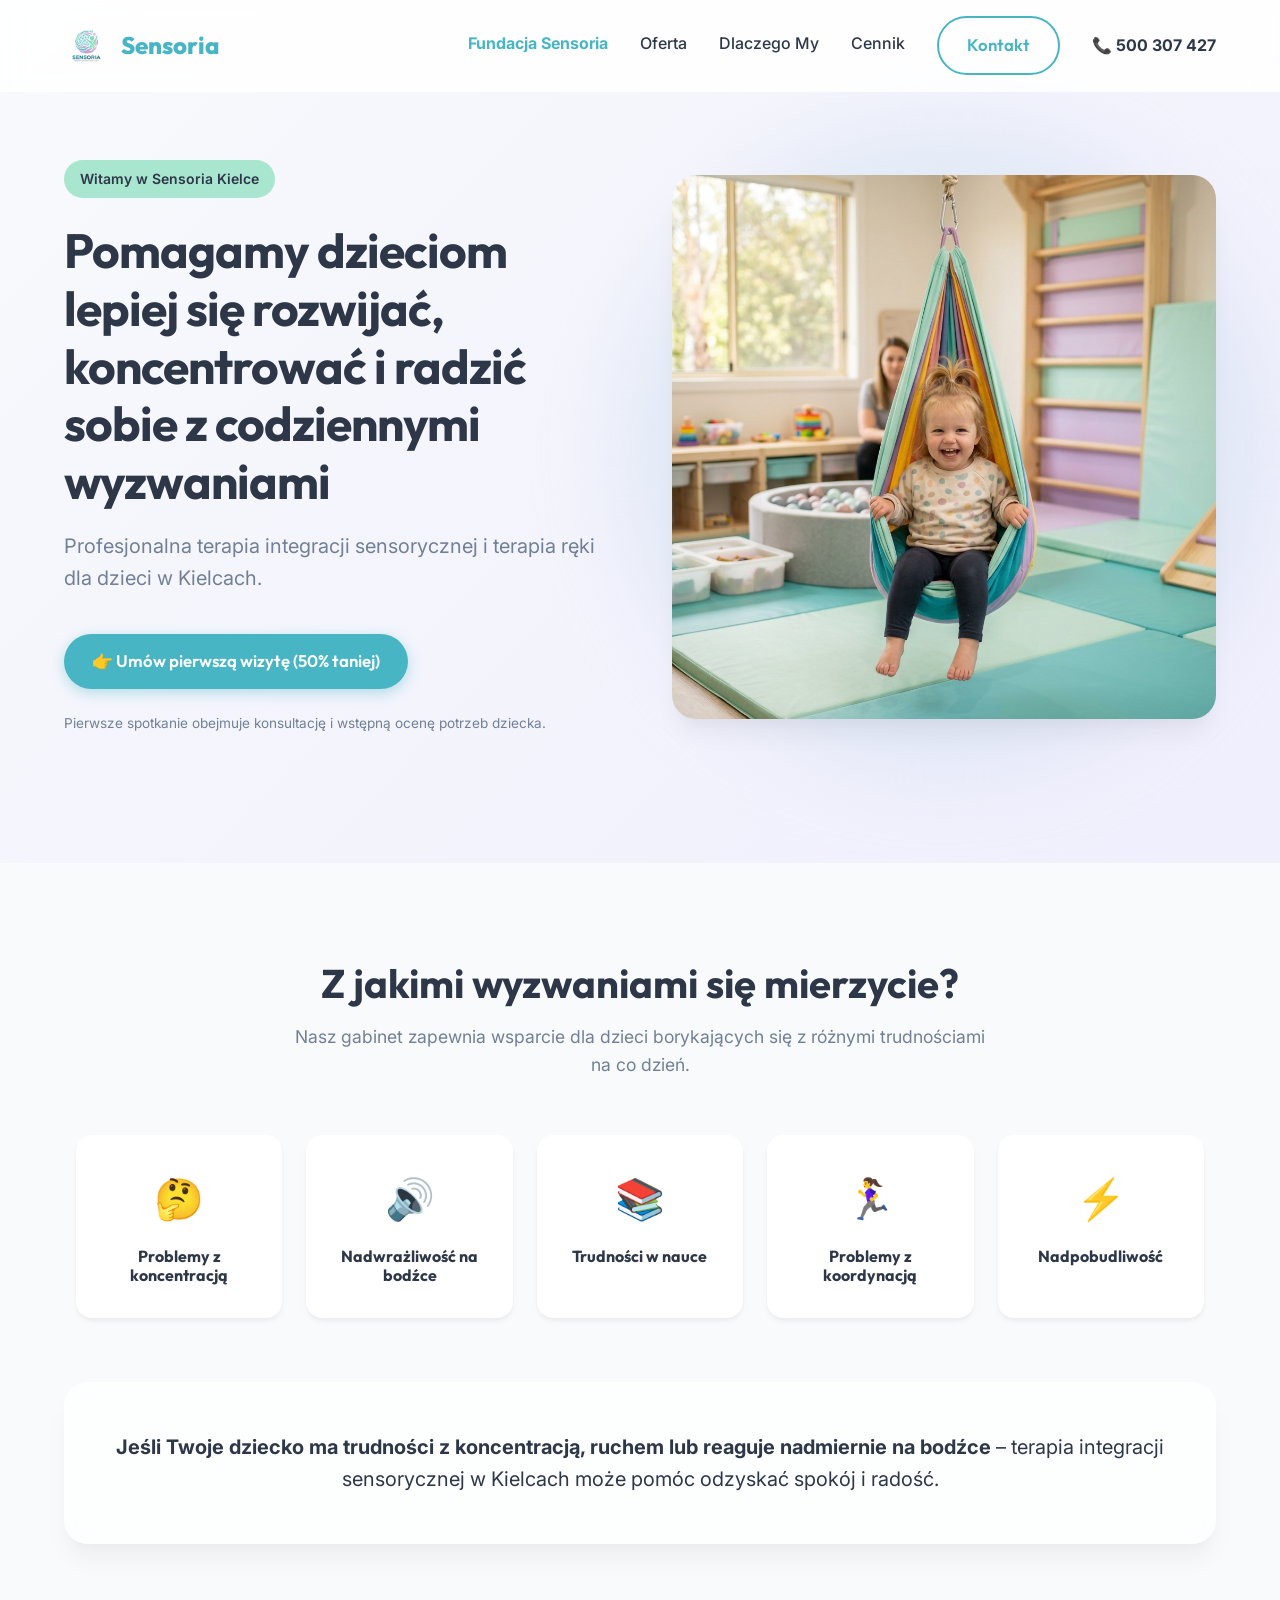
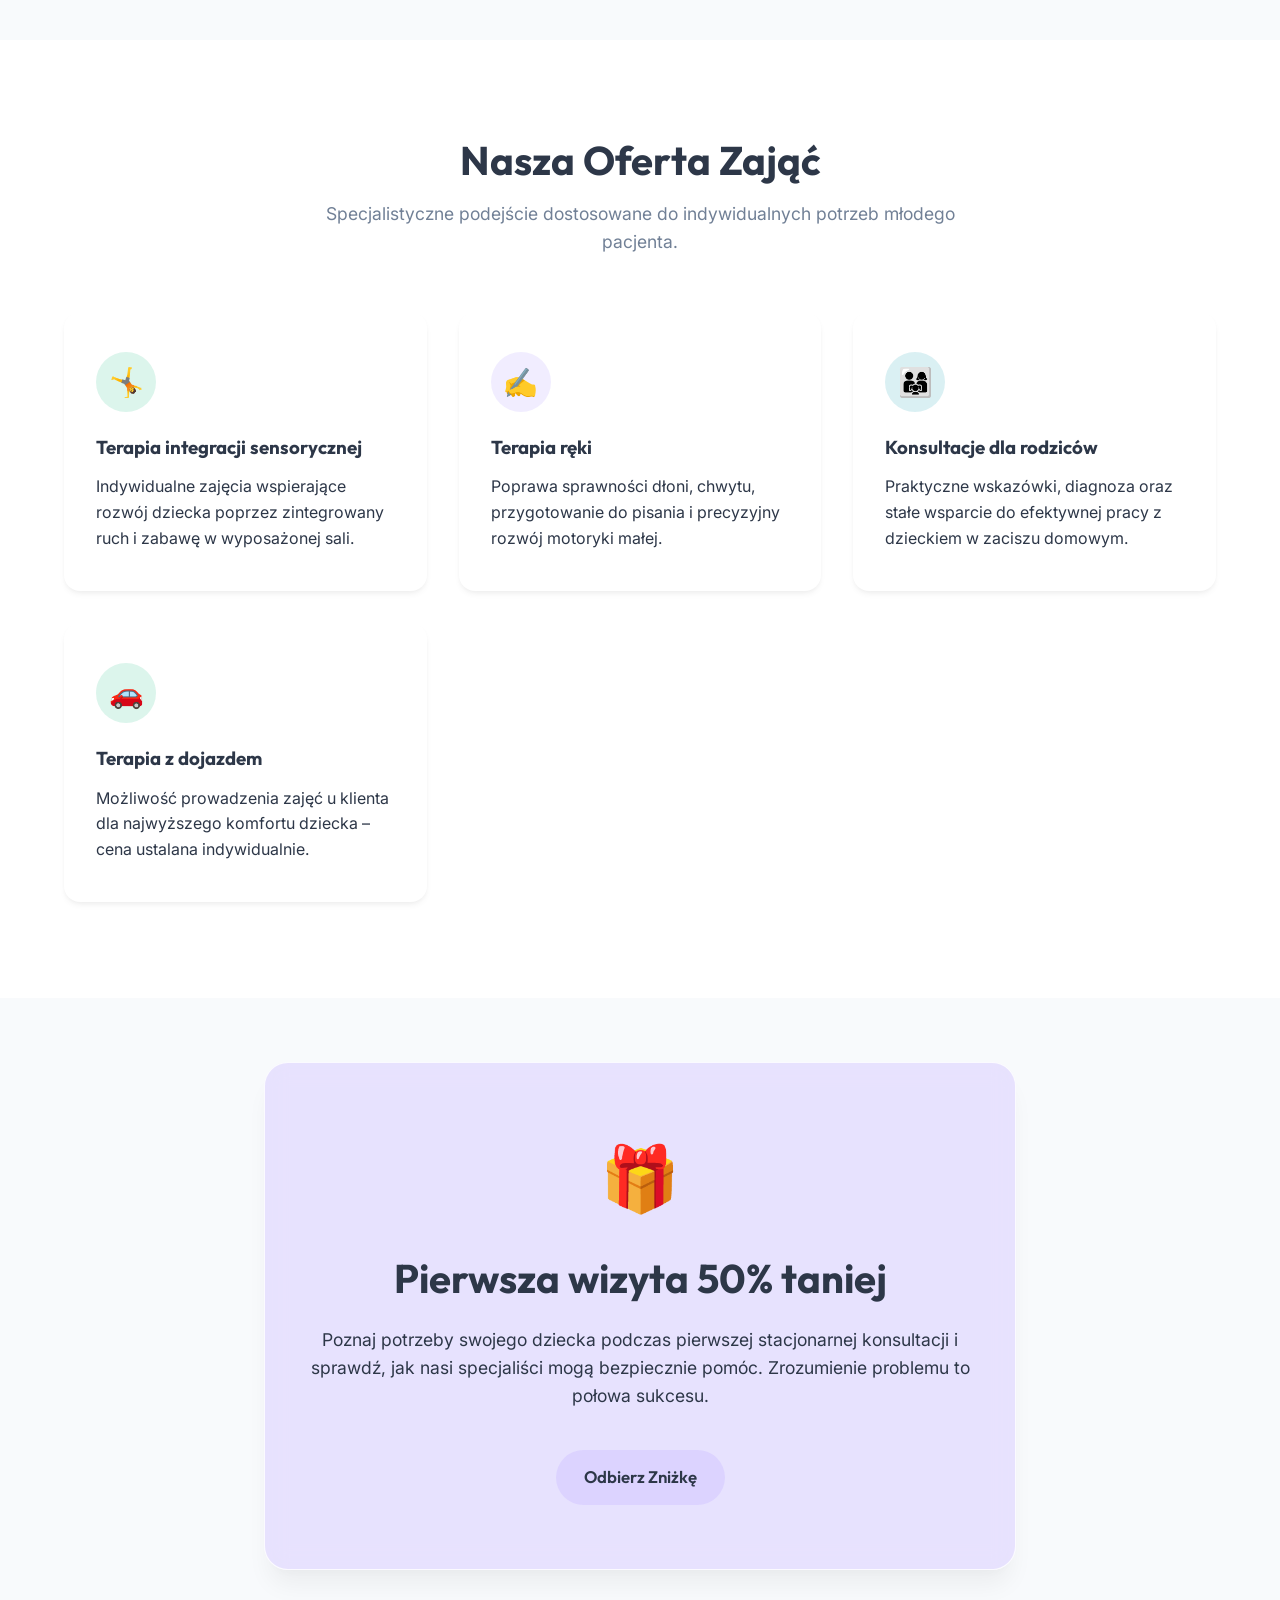
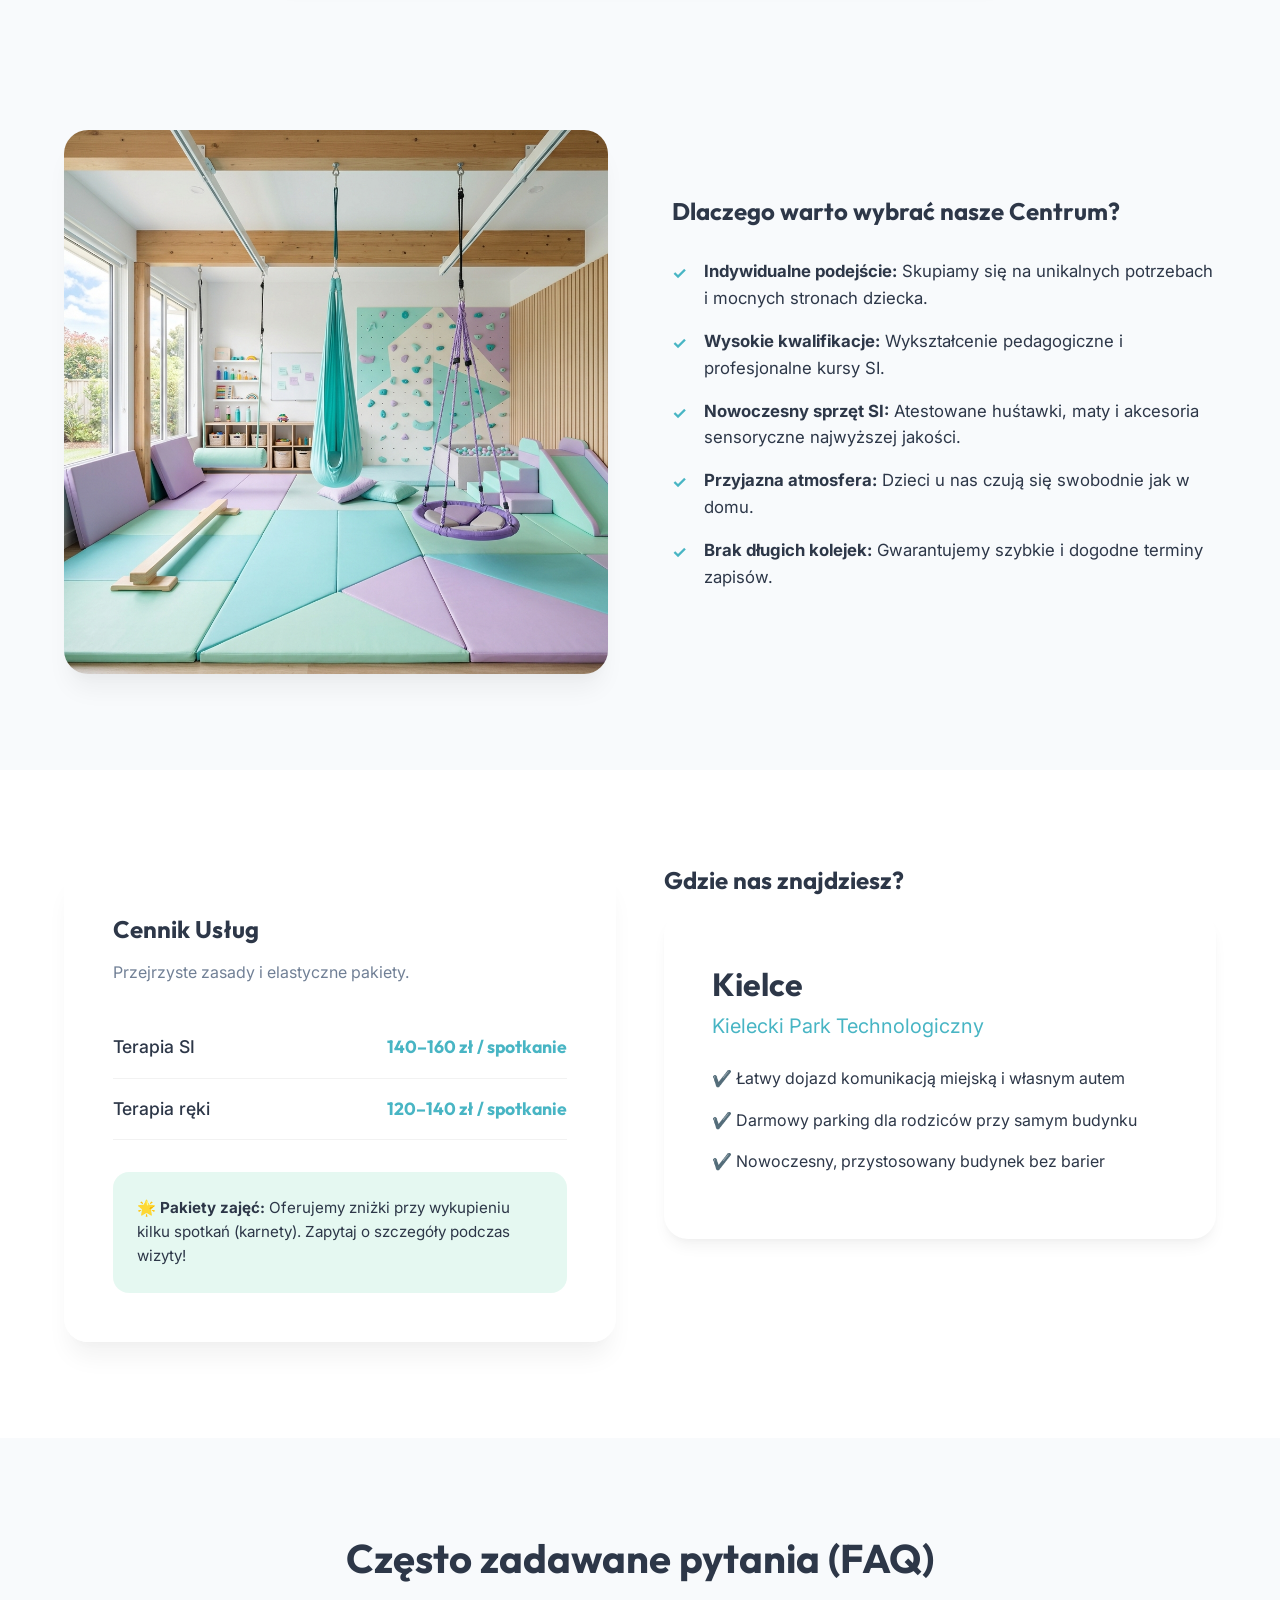
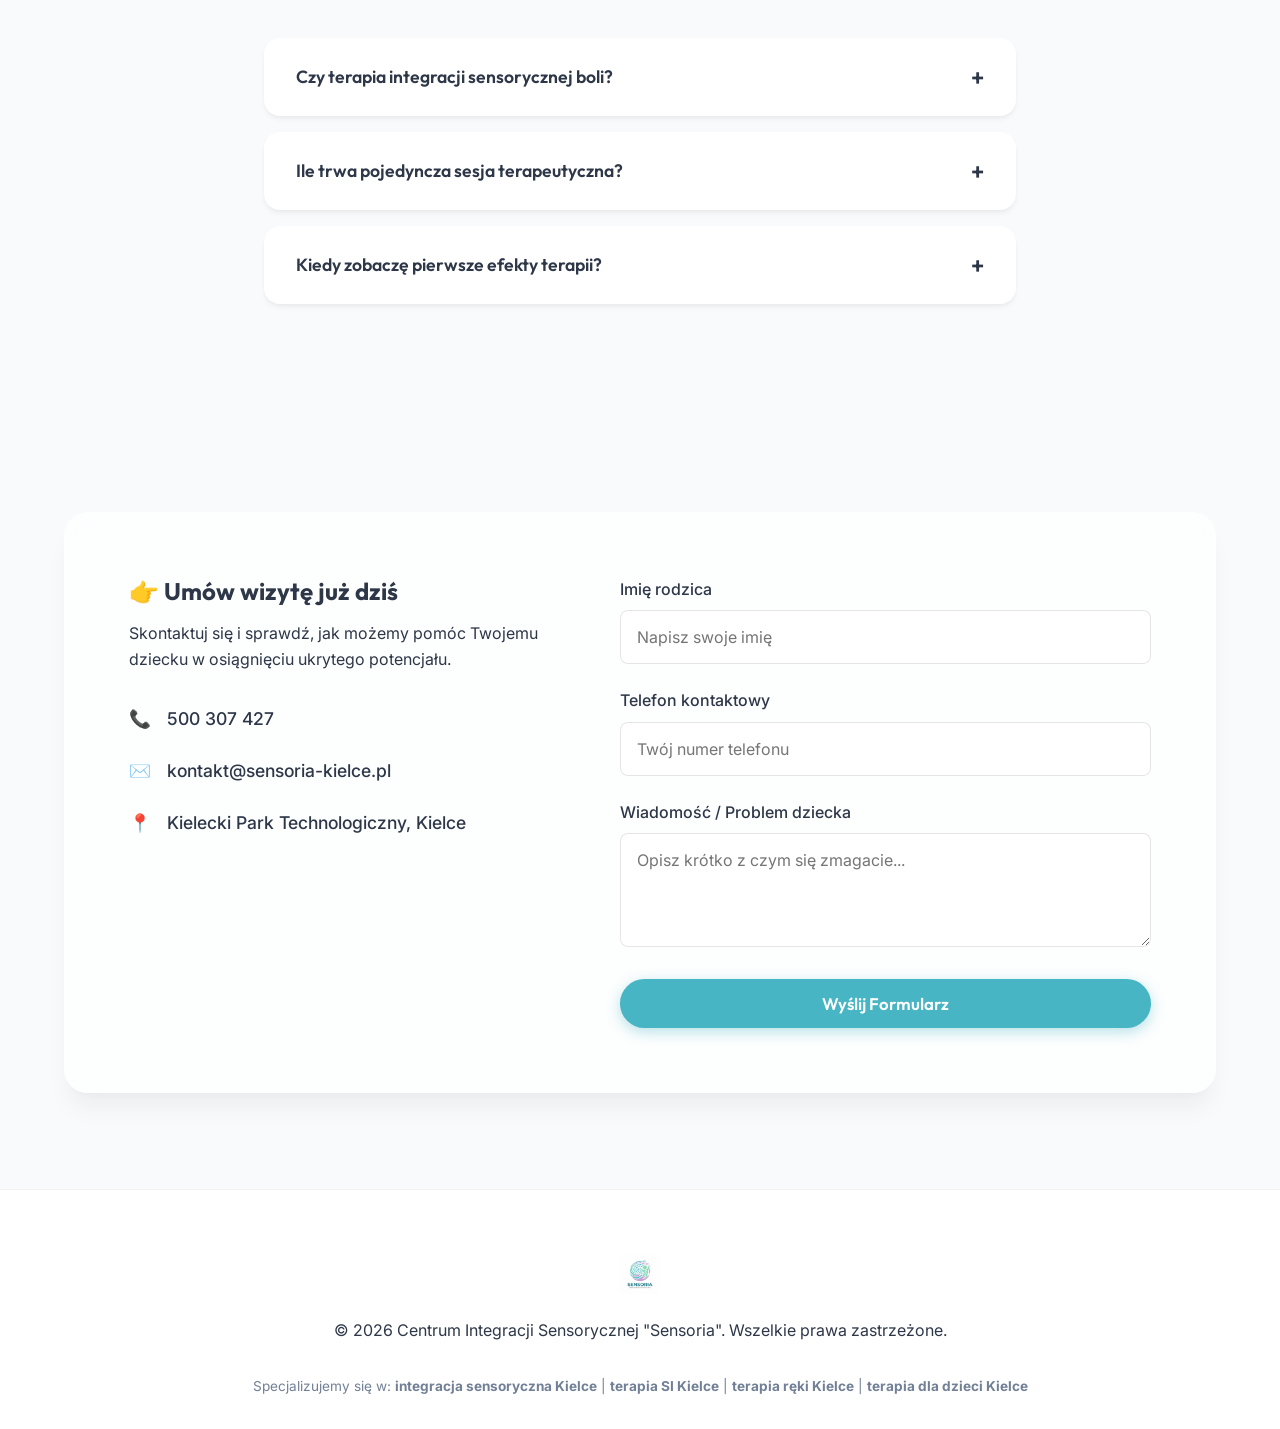
==== commit a0f93f83: "Add files via upload" ====
--- a/index.html
+++ b/index.html
@@ -3,12 +3,12 @@
 <head>
     <meta charset="UTF-8">
     <meta name="viewport" content="width=device-width, initial-scale=1.0">
-    <title>Fundacja Rozwoju Dziecka Sensoria | Wsparcie dla dzieci i rodzin w Kielcach</title>
-    <meta name="description" content="Fundacja Rozwoju Dziecka Sensoria działa w Kielcach. Angażujemy się w projekty społeczne dla dzieci w województwie Świętokrzyskim, darmowe warsztaty dla rodziców, wsparcie rozwoju dzieci i pomoc lokalnej społeczności.">
-    <meta name="keywords" content="fundacja dla dzieci Kielce, wsparcie rozwoju dzieci Kielce, pomoc dzieciom Kielce, warsztaty dla rodziców Kielce, projekty społeczne dla dzieci Świętokrzyskie, fundacja rozwój dziecka Świętokrzyskie">
-    <meta name="author" content="Fundacja Rozwoju Dziecka Sensoria">
-    <meta property="og:title" content="Fundacja Rozwoju Dziecka Sensoria w Kielcach">
-    <meta property="og:description" content="Poznaj Fundację Rozwoju Dziecka Sensoria. Realizujemy bezpłatne projekty, konsultacje oraz warsztaty dla rodzin i placówek z Kielc i całego Świętokrzyskiego. Zostań naszym partnerem lub wesprzyj działania.">
+    <title>Centrum Integracji Sensorycznej "Sensoria" | Terapia SI i Ręki Kielce</title>
+    <meta name="description" content="Profesjonalna terapia integracja sensoryczna (SI), terapia ręki dla dzieci w Kielcach. Pomagamy dzieciom lepiej się rozwijać, koncentrować i radzić z wyzwaniami. Umów pierwszą wizytę 50% taniej!">
+    <meta name="keywords" content="integracja sensoryczna Kielce, terapia SI Kielce, terapia ręki Kielce, terapia dla dzieci Kielce, Sensoria, Kielecki Park Technologiczny">
+    <meta name="author" content="Centrum Integracji Sensorycznej Sensoria">
+    <meta property="og:title" content="Centrum Integracji Sensorycznej Sensoria Kielce">
+    <meta property="og:description" content="Terapia SI, terapia ręki oraz konsultacje dla dzieci w Kielcach (Kielecki Park Technologiczny). Sprawdź ofertę!">
     <meta property="og:type" content="website">
     
     <!-- Google Fonts -->
@@ -17,168 +17,23 @@
     <link href="https://fonts.googleapis.com/css2?family=Inter:wght@300;400;500;600&family=Outfit:wght@400;600;700;800&display=swap" rel="stylesheet">
     
     <!-- Styles -->
-    <link rel="stylesheet" href="../styles/styles.css">
-    
-    <style>
-        /* Dodatkowe style specyficzne dla Fundacji (bazujące na głównym motywie, ale z modyfikacjami dla nowych sekcji) */
-        
-        .hero-foundation {
-            background: linear-gradient(135deg, rgba(248, 250, 252, 1) 0%, rgba(168, 230, 207, 0.3) 100%);
-            padding-top: 10rem;
-            padding-bottom: 8rem;
-        }
-
-        .hero-foundation .glass-blob {
-            background: radial-gradient(circle, rgba(72,181,196,0.3) 0%, rgba(220,211,255,0.4) 100%);
-        }
-
-        .hero-actions-multi {
-            display: flex;
-            gap: 1rem;
-            flex-wrap: wrap;
-            margin-bottom: 1.5rem;
-        }
-        
-        .about-section {
-            padding: 6rem 0;
-            background: white;
-        }
-
-        .about-content {
-            max-width: 800px;
-            margin: 0 auto;
-            text-align: center;
-            font-size: 1.15rem;
-        }
-        
-        .projects-grid {
-            display: grid;
-            grid-template-columns: repeat(auto-fit, minmax(300px, 1fr));
-            gap: 2rem;
-        }
-        
-        .project-card {
-            background: var(--color-bg-alt);
-            border-radius: var(--border-radius);
-            box-shadow: var(--shadow-sm);
-            overflow: hidden;
-            transition: var(--transition);
-            border: 1px solid rgba(0,0,0,0.05);
-        }
-        
-        .project-card:hover {
-            transform: translateY(-5px);
-            box-shadow: var(--shadow-md);
-        }
-        
-        .project-image {
-            height: 200px;
-            background: var(--color-mint);
-            display: flex;
-            align-items: center;
-            justify-content: center;
-            font-size: 3rem;
-        }
-        
-        .project-details {
-            padding: 2rem;
-        }
-        
-        .support-options {
-            display: flex;
-            flex-wrap: wrap;
-            gap: 1.5rem;
-            justify-content: center;
-        }
-        
-        .support-item {
-            background: rgba(220, 211, 255, 0.2);
-            padding: 1.5rem 2rem;
-            border-radius: 50px;
-            font-weight: 600;
-            color: var(--color-primary-dark);
-            border: 1px solid rgba(220, 211, 255, 0.5);
-            transition: var(--transition);
-        }
-
-        .support-item:hover {
-            background: rgba(220, 211, 255, 0.5);
-        }
-        
-        .target-groups {
-            display: flex;
-            flex-wrap: wrap;
-            justify-content: center;
-            gap: 2rem;
-            margin-top: 3rem;
-        }
-        
-        .target-group {
-            text-align: center;
-            padding: 2rem;
-            background: white;
-            border-radius: var(--border-radius);
-            box-shadow: var(--shadow-sm);
-            min-width: 200px;
-            flex: 1;
-        }
-        
-        .target-group .icon {
-            font-size: 3rem;
-            margin-bottom: 1rem;
-            display: block;
-        }
-
-        .news-grid {
-            display: grid;
-            grid-template-columns: repeat(auto-fit, minmax(250px, 1fr));
-            gap: 2rem;
-        }
-
-        .news-card {
-            background: white;
-            padding: 2rem;
-            border-radius: var(--border-radius);
-            box-shadow: var(--shadow-sm);
-            border-top: 4px solid var(--color-mint);
-        }
-
-        .partners-logo {
-            display: flex;
-            gap: 2rem;
-            justify-content: center;
-            flex-wrap: wrap;
-            margin-top: 3rem;
-            opacity: 0.7;
-        }
-
-        .partner-box {
-            width: 150px;
-            height: 80px;
-            background: rgba(0,0,0,0.05);
-            border-radius: 8px;
-            display: flex;
-            align-items: center;
-            justify-content: center;
-            font-weight: bold;
-            color: var(--color-text-light);
-        }
-    </style>
+    <link rel="stylesheet" href="styles/styles.css">
 </head>
 <body>
     <!-- Navbar -->
     <header class="navbar">
         <div class="container">
             <a href="#" class="logo">
-                <img src="../assets/images/sensoria_logo_1776161266703.png" alt="Fundacja Sensoria Logo">
-                <span>Sensoria Fundacja</span>
+                <img src="assets/images/sensoria_logo_1776161266703.png" alt="Sensoria Logo">
+                <span>Sensoria</span>
             </a>
             <nav class="nav-links">
-                <a href="../index.html" style="color: var(--color-primary); font-weight: 700;">Gabinet SI</a>
-                <a href="#o-fundacji">O fundacji</a>
-                <a href="#projekty">Projekty</a>
-                <a href="#wsparcie">Jak pomóc</a>
+                <a href="fundacja/index.html" style="color: var(--color-primary); font-weight: 700;">Fundacja Sensoria</a>
+                <a href="#oferta">Oferta</a>
+                <a href="#dlaczego-my">Dlaczego My</a>
+                <a href="#cennik">Cennik</a>
                 <a href="#kontakt" class="btn btn-outline">Kontakt</a>
+                <a href="tel:+48500307427" class="phone-link">📞 500 307 427</a>
             </nav>
             <button class="mobile-menu-btn" aria-label="Menu">
                 <span></span>
@@ -189,262 +44,195 @@
     </header>
 
     <!-- Hero Section -->
-    <section class="hero hero-foundation">
+    <section class="hero">
         <div class="container hero-container">
             <div class="hero-content">
-                <div class="badge">Razem możemy więcej</div>
-                <h1>Wspieramy rozwój dzieci i pomagamy rodzinom budować lepszy start</h1>
-                <p class="subtitle">Fundacja Rozwoju Dziecka Sensoria działa na rzecz dzieci, rodziców i lokalnej społeczności w Kielcach poprzez edukację, wsparcie terapeutyczne i projekty społeczne.</p>
-                <div class="hero-actions-multi">
-                    <a href="#wsparcie" class="btn btn-primary pulse-effect">Wesprzyj fundację</a>
-                    <a href="#kontakt" class="btn btn-secondary">Zostań partnerem</a>
-                    <a href="#kontakt" class="btn btn-outline">Skontaktuj się</a>
-                </div>
+                <div class="badge">Witamy w Sensoria Kielce</div>
+                <h1>Pomagamy dzieciom lepiej się rozwijać, koncentrować i radzić sobie z codziennymi wyzwaniami</h1>
+                <p class="subtitle">Profesjonalna terapia integracji sensorycznej i terapia ręki dla dzieci w Kielcach.</p>
+                <div class="hero-actions">
+                    <a href="#kontakt" class="btn btn-primary pulse-effect">👉 Umów pierwszą wizytę (50% taniej)</a>
+                </div>
+                <p class="small-text">Pierwsze spotkanie obejmuje konsultację i wstępną ocenę potrzeb dziecka.</p>
             </div>
             <div class="hero-image-wrapper">
                 <div class="glass-blob"></div>
-                <!-- Używamy zdjęcia z gabinetu jako łagodnego zdjęcia działań terapeutycznych -->
-                <img src="../assets/images/hero_kids_therapy_1776161304447.png" alt="Dziecko i rodzina, działania wspierające rozwój" class="hero-image">
-            </div>
-        </div>
-    </section>
-
-    <!-- O fundacji -->
-    <section id="o-fundacji" class="about-section reveal">
+                <img src="assets/images/hero_kids_therapy_1776161304447.png" alt="Dziecko podczas terapii integracji sensorycznej" class="hero-image">
+            </div>
+        </div>
+    </section>
+
+    <!-- Problem i Rozwiązanie -->
+    <section class="problem-solution reveal">
         <div class="container">
             <div class="section-header">
-                <h2>Kim jesteśmy?</h2>
-            </div>
-            <div class="about-content glass-panel-accent" style="padding: 3rem;">
-                <p><strong>Fundacja Rozwoju Dziecka Sensoria</strong> została powołana, aby wspierać dzieci i ich rodziny w obszarze rozwoju, edukacji, terapii oraz profilaktyki. Naszą misją jest tworzenie bezpiecznej przestrzeni do wzmacniania potencjału dzieci, wspierania rodziców oraz realizowania projektów społecznych odpowiadających na realne potrzeby lokalnej społeczności w Kielcach i regionie Świętokrzyskim.</p>
-            </div>
-        </div>
-    </section>
-
-    <!-- Nasza Misja -->
-    <section class="reveal">
+                <h2>Z jakimi wyzwaniami się mierzycie?</h2>
+                <p>Nasz gabinet zapewnia wsparcie dla dzieci borykających się z różnymi trudnościami na co dzień.</p>
+            </div>
+            <div class="problems-grid">
+                <div class="problem-card">
+                    <div class="icon">🤔</div>
+                    <h3>Problemy z koncentracją</h3>
+                </div>
+                <div class="problem-card">
+                    <div class="icon">🔊</div>
+                    <h3>Nadwrażliwość na bodźce</h3>
+                </div>
+                <div class="problem-card">
+                    <div class="icon">📚</div>
+                    <h3>Trudności w nauce</h3>
+                </div>
+                <div class="problem-card">
+                    <div class="icon">🏃‍♀️</div>
+                    <h3>Problemy z koordynacją</h3>
+                </div>
+                <div class="problem-card">
+                    <div class="icon">⚡</div>
+                    <h3>Nadpobudliwość</h3>
+                </div>
+            </div>
+            <div class="solution-banner glass-panel">
+                <p><strong>Jeśli Twoje dziecko ma trudności z koncentracją, ruchem lub reaguje nadmiernie na bodźce</strong> – terapia integracji sensorycznej w Kielcach może pomóc odzyskać spokój i radość.</p>
+            </div>
+        </div>
+    </section>
+
+    <!-- Oferta -->
+    <section id="oferta" class="offer bg-light reveal">
         <div class="container">
             <div class="section-header">
-                <h2>Nasza misja</h2>
-                <p>Opieramy nasze działania na 6 filarach, dających oparcie najmłodszym i ich opiekunom.</p>
-            </div>
-            <div class="problems-grid">
-                <div class="problem-card">
-                    <div class="icon" style="color: var(--color-mint-dark);">🌱</div>
-                    <h3>Wspieranie rozwoju dzieci</h3>
-                </div>
-                <div class="problem-card">
-                    <div class="icon" style="color: var(--color-primary);">🏫</div>
-                    <h3>Dostęp do edukacji i terapii</h3>
-                </div>
-                <div class="problem-card">
-                    <div class="icon" style="color: var(--color-secondary-dark);">👨‍👩‍👧</div>
-                    <h3>Wzmacnianie kompetencji rodziców</h3>
-                </div>
-                <div class="problem-card">
-                    <div class="icon" style="color: var(--color-mint-dark);">🎨</div>
-                    <h3>Tworzenie projektów społecznych</h3>
-                </div>
-                <div class="problem-card">
-                    <div class="icon" style="color: var(--color-primary);">🤝</div>
-                    <h3>Integracja wokół spraw dzieci</h3>
-                </div>
-                <div class="problem-card">
-                    <div class="icon" style="color: var(--color-secondary-dark);">🏢</div>
-                    <h3>Współpraca z biznesem i instytucjami</h3>
-                </div>
-            </div>
-        </div>
-    </section>
-
-    <!-- Co robimy -->
-    <section class="offer bg-light reveal">
-        <div class="container">
-            <div class="section-header">
-                <h2>Jakie działania podejmujemy?</h2>
-                <p>Działamy na wielu płaszczyznach, dbając o kompleksowe podejście do problemów.</p>
+                <h2>Nasza Oferta Zająć</h2>
+                <p>Specjalistyczne podejście dostosowane do indywidualnych potrzeb młodego pacjenta.</p>
             </div>
             <div class="offer-cards">
                 <div class="card card-hover">
                     <div class="card-icon bg-mint">🤸</div>
-                    <h3>Wsparcie rozwoju dzieci</h3>
-                    <p>Zajęcia wyrównawcze, wspierające dzieci z trudnościami w nauce i funkcjonowaniu społecznym.</p>
-                </div>
-                <div class="card card-hover">
-                    <div class="card-icon bg-purple">💬</div>
-                    <h3>Warsztaty dla rodziców</h3>
-                    <p>Bezpłatne działania edukacyjne i grupy wsparcia z zakresu psychologii rozwoju i wychowania.</p>
-                </div>
-                <div class="card card-hover">
-                    <div class="card-icon bg-turquoise">🌍</div>
-                    <h3>Inicjatywy Lokalne</h3>
-                    <p>Wydarzenia integrujące społeczność, akcje promujące wiedzę o integracji sensorycznej i neuroróżnorodności.</p>
-                </div>
-                <div class="card card-hover">
-                    <div class="card-icon bg-mint">🎓</div>
-                    <h3>Szkolenia dla placówek</h3>
-                    <p>Współpracujemy z przedszkolami i szkołami w Kielcach dostarczając wsparcia kadrze nauczycielskiej.</p>
-                </div>
-            </div>
-        </div>
-    </section>
-
-    <!-- Projekty -->
-    <section id="projekty" class="projects reveal">
-        <div class="container">
-            <div class="section-header">
-                <h2>Nasze aktualne projekty</h2>
-                <p>Sprawdź, co robimy i dołącz do naszych inicjatyw.</p>
-            </div>
-            <div class="projects-grid">
-                <div class="project-card">
-                    <div class="project-image" style="background-color: var(--color-secondary);">🎨</div>
-                    <div class="project-details">
-                        <h3>Akademia Zmysłów – warsztaty dla dzieci</h3>
-                        <p>Cykl darmowych warsztatów artystyczno-sensorycznych wyrównujących szanse, integrujących poprzez sztukę i ruch.</p>
-                        <a href="#kontakt" class="btn btn-outline" style="margin-top: 1rem;">Zapytaj o projekt</a>
-                    </div>
-                </div>
-                <div class="project-card">
-                    <div class="project-image" style="background-color: var(--color-mint);">👨‍👩‍👦</div>
-                    <div class="project-details">
-                        <h3>Rozmowy o rozwoju – cykl dla rodziców</h3>
-                        <p>Comiesięczne spotkania ze specjalistami, pedagogami i psychologami dla rodzin mierzących się z trudnościami.</p>
-                        <a href="#kontakt" class="btn btn-outline" style="margin-top: 1rem;">Zapytaj o projekt</a>
-                    </div>
-                </div>
-                <div class="project-card">
-                    <div class="project-image" style="background-color: rgba(72, 181, 196, 0.2);">🏫</div>
-                    <div class="project-details">
-                        <h3>Zrozumieć Sensorykę – wsparcie szkół</h3>
-                        <p>Projekt we współpracy z samorządem, obejmujący szkolenia kadr z wyposażaniem świetlic.</p>
-                        <a href="#kontakt" class="btn btn-outline" style="margin-top: 1rem;">Zapytaj o projekt</a>
-                    </div>
-                </div>
-            </div>
-        </div>
-    </section>
-
-    <!-- Jak mozna pomoc (Wsparcie) -->
-    <section id="wsparcie" class="reveal bg-light">
-        <div class="container">
-            <div class="section-header">
-                <h2>Jak możesz wesprzeć fundację?</h2>
-                <p>Każda pomoc ma znaczenie. Działając razem możemy zapewnić lepszy start większej liczbie potrzebujących dzieci.</p>
-            </div>
-            <div class="support-options">
-                <div class="support-item">Darowizna finansowa</div>
-                <div class="support-item">Współpraca partnerska</div>
-                <div class="support-item">Sponsoring strategiczny</div>
-                <div class="support-item">Wolontariat fundacyjny</div>
-                <div class="support-item">Wsparcie rzeczowe i materiałowe</div>
-                <div class="support-item">Patronat nad konkretnym projektem</div>
-            </div>
-            
-            <div class="special-card glass-panel-accent reveal" style="margin-top: 4rem;">
+                    <h3>Terapia integracji sensorycznej</h3>
+                    <p>Indywidualne zajęcia wspierające rozwój dziecka poprzez zintegrowany ruch i zabawę w wyposażonej sali.</p>
+                </div>
+                <div class="card card-hover">
+                    <div class="card-icon bg-purple">✍️</div>
+                    <h3>Terapia ręki</h3>
+                    <p>Poprawa sprawności dłoni, chwytu, przygotowanie do pisania i precyzyjny rozwój motoryki małej.</p>
+                </div>
+                <div class="card card-hover">
+                    <div class="card-icon bg-turquoise">👨‍👩‍👧</div>
+                    <h3>Konsultacje dla rodziców</h3>
+                    <p>Praktyczne wskazówki, diagnoza oraz stałe wsparcie do efektywnej pracy z dzieckiem w zaciszu domowym.</p>
+                </div>
+                <div class="card card-hover">
+                    <div class="card-icon bg-mint">🚗</div>
+                    <h3>Terapia z dojazdem</h3>
+                    <p>Możliwość prowadzenia zajęć u klienta dla najwyższego komfortu dziecka – cena ustalana indywidualnie.</p>
+                </div>
+            </div>
+        </div>
+    </section>
+
+    <!-- Oferta Specjalna -->
+    <section class="special-offer">
+        <div class="container container-sm">
+            <div class="special-card glass-panel-accent reveal">
                 <div class="special-content">
-                    <span class="gift-icon">💖</span>
-                    <h2>Wesprzyj nasze działania</h2>
-                    <p>Zapraszamy firmy i grantodawców do wspólnej realizacji wspaniałych inicjatyw na terenie województwa świętokrzyskiego.</p>
-                    <div class="hero-actions-multi" style="justify-content: center; margin-bottom: 0;">
-                        <a href="#kontakt" class="btn btn-primary">Napisz w sprawie współpracy</a>
-                        <a href="#kontakt" class="btn btn-secondary">Kontakt do darowizn</a>
-                    </div>
-                </div>
-            </div>
-        </div>
-    </section>
-
-    <!-- Dla kogo dzialamy -->
-    <section class="reveal">
-        <div class="container">
-            <div class="section-header">
-                <h2>Dla kogo działamy?</h2>
-            </div>
-            <div class="target-groups">
-                <div class="target-group fade-in">
-                    <span class="icon">👧</span>
-                    <h3>Dzieci i młodzież</h3>
-                </div>
-                <div class="target-group fade-in">
-                    <span class="icon">👨‍👩‍👧‍👦</span>
-                    <h3>Rodzice i opiekunowie</h3>
-                </div>
-                <div class="target-group fade-in">
-                    <span class="icon">🏫</span>
-                    <h3>Placówki edukacyjne</h3>
-                </div>
-                <div class="target-group fade-in">
-                    <span class="icon">🏙️</span>
-                    <h3>Lokalne społeczności</h3>
-                </div>
-                <div class="target-group fade-in">
-                    <span class="icon">💼</span>
-                    <h3>Partnerzy biznesowi</h3>
-                </div>
-            </div>
-        </div>
-    </section>
-
-    <!-- Partnerzy -->
-    <section class="reveal bg-light">
-        <div class="container text-center">
-            <div class="section-header">
-                <h2>Nasi partnerzy</h2>
-                <p>Nawiązujemy współpracę ze szkołami, firmami i samorządami (Sekcja w budowie).</p>
-            </div>
-            <div class="partners-logo">
-                <div class="partner-box">Logo 1</div>
-                <div class="partner-box">Logo 2</div>
-                <div class="partner-box">Logo 3</div>
-                <div class="partner-box">Logo 4</div>
-            </div>
-        </div>
-    </section>
-
-    <!-- Aktualnosci / Blog / FAQ w uproszczeniu -->
-    <section class="reveal">
+                    <span class="gift-icon">🎁</span>
+                    <h2>Pierwsza wizyta 50% taniej</h2>
+                    <p>Poznaj potrzeby swojego dziecka podczas pierwszej stacjonarnej konsultacji i sprawdź, jak nasi specjaliści mogą bezpiecznie pomóc. Zrozumienie problemu to połowa sukcesu.</p>
+                    <a href="#kontakt" class="btn btn-secondary">Odbierz Zniżkę</a>
+                </div>
+            </div>
+        </div>
+    </section>
+
+    <!-- Dlaczego my & Sprzęt -->
+    <section id="dlaczego-my" class="why-us reveal">
+        <div class="container">
+            <div class="split-layout">
+                <div class="image-box">
+                    <img src="assets/images/therapy_room_1776161534670.png" alt="Sala integracji sensorycznej Sensoria">
+                </div>
+                <div class="text-box">
+                    <h2>Dlaczego warto wybrać nasze Centrum?</h2>
+                    <ul class="check-list">
+                        <li><strong>Indywidualne podejście:</strong> Skupiamy się na unikalnych potrzebach i mocnych stronach dziecka.</li>
+                        <li><strong>Wysokie kwalifikacje:</strong> Wykształcenie pedagogiczne i profesjonalne kursy SI.</li>
+                        <li><strong>Nowoczesny sprzęt SI:</strong> Atestowane huśtawki, maty i akcesoria sensoryczne najwyższej jakości.</li>
+                        <li><strong>Przyjazna atmosfera:</strong> Dzieci u nas czują się swobodnie jak w domu.</li>
+                        <li><strong>Brak długich kolejek:</strong> Gwarantujemy szybkie i dogodne terminy zapisów.</li>
+                    </ul>
+                </div>
+            </div>
+        </div>
+    </section>
+
+    <!-- Cennik i Lokalizacja -->
+    <section id="cennik" class="pricing-location bg-light reveal">
+        <div class="container">
+            <div class="grid-2-col">
+                <!-- Cennik -->
+                <div class="pricing-panel glass-panel">
+                    <h2>Cennik Usług</h2>
+                    <p class="pricing-desc">Przejrzyste zasady i elastyczne pakiety.</p>
+                    <div class="price-items">
+                        <div class="price-item">
+                            <span>Terapia SI</span>
+                            <span class="price">140–160 zł / spotkanie</span>
+                        </div>
+                        <div class="price-item">
+                            <span>Terapia ręki</span>
+                            <span class="price">120–140 zł / spotkanie</span>
+                        </div>
+                    </div>
+                    <div class="packages-info">
+                        <strong>🌟 Pakiety zajęć:</strong> Oferujemy zniżki przy wykupieniu kilku spotkań (karnety). Zapytaj o szczegóły podczas wizyty!
+                    </div>
+                </div>
+
+                <!-- Lokalizacja -->
+                <div class="location-panel">
+                    <h2>Gdzie nas znajdziesz?</h2>
+                    <div class="address-card">
+                        <p class="city">Kielce</p>
+                        <p class="place">Kielecki Park Technologiczny</p>
+                        <ul class="location-perks">
+                            <li>✔️ Łatwy dojazd komunikacją miejską i własnym autem</li>
+                            <li>✔️ Darmowy parking dla rodziców przy samym budynku</li>
+                            <li>✔️ Nowoczesny, przystosowany budynek bez barier</li>
+                        </ul>
+                    </div>
+                </div>
+            </div>
+        </div>
+    </section>
+
+    <!-- FAQ -->
+    <section class="faq reveal">
         <div class="container container-sm">
             <div class="section-header text-center">
-                <h2>Bądź na bieżąco & FAQ</h2>
-            </div>
-            
-            <div class="news-grid" style="margin-bottom: 4rem;">
-                <div class="news-card">
-                    <small>02 Aktualności</small>
-                    <h3 style="margin-top: 0.5rem; font-size: 1.2rem;">Relacja z pierwszych warsztatów sensorycznych</h3>
-                    <p>Krótka notatka o tym, jak wspaniale bawiliśmy się podczas weekendu integracyjnego.</p>
-                </div>
-                <div class="news-card" style="border-top-color: var(--color-primary);">
-                    <small>Porady DLA RODZICÓW</small>
-                    <h3 style="margin-top: 0.5rem; font-size: 1.2rem;">Jak wspierać rozwój dziecka w domu?</h3>
-                    <p>Zbiór darmowych porad od naszych ekspertów z dziedziny integracji sensorycznej.</p>
-                </div>
-            </div>
-
+                <h2>Często zadawane pytania (FAQ)</h2>
+            </div>
             <div class="accordion">
                 <div class="accordion-item">
                     <button class="accordion-header">
-                        Jakie wartości są dla nas najważniejsze? <span class="icon">+</span>
+                        Czy terapia integracji sensorycznej boli? <span class="icon">+</span>
                     </button>
                     <div class="accordion-content">
-                        <p>Wrażliwość, profesjonalizm, empatia, rzetelność i lokalne współdziałanie pomagają nam widzieć każde dziecko jako indywidualność i stwarzać przestrzeń, która jest bezpieczna dla wszystkich.</p>
+                        <p>Zdecydowanie nie! Terapia ma formę "naukowej zabawy". Dziecko uczestniczy w ćwiczeniach angażujących ruch i zmysły, co przeważnie daje mu dużą radość i satysfakcję.</p>
                     </div>
                 </div>
                 <div class="accordion-item">
                     <button class="accordion-header">
-                        Gdzie prowadzicie projekty społeczne? <span class="icon">+</span>
+                        Ile trwa pojedyncza sesja terapeutyczna? <span class="icon">+</span>
                     </button>
                     <div class="accordion-content">
-                        <p>Nasze obecne projekty odbywają się na terenie miasta Kielce oraz wybranych gmin województwa świętokrzyskiego.</p>
+                        <p>Standardowa sesja terapii SI trwa zazwyczaj 45 do 50 minut. Czas ten jest podyktowany zdolnością koncentracji dziecka oraz intensywnością bodźcowów.</p>
                     </div>
                 </div>
                 <div class="accordion-item">
                     <button class="accordion-header">
-                        W jaki sposób mogę wpłacić darowiznę? <span class="icon">+</span>
+                        Kiedy zobaczę pierwsze efekty terapii? <span class="icon">+</span>
                     </button>
                     <div class="accordion-content">
-                        <p>Niebawem uruchrzymo specjalne konto bankowe dla darczyńców. W międzyczasie zapraszamy do kontaktu by omówić wsparcie celowe lub rzeczowe.</p>
+                        <p>Reakcja układu nerwowego to kwestia indywidualna. Zwykle niewielkie pozytywne zmiany w mniejszej nadpobudliwości czy lepszej koncentracji można zauważyć po około 2-3 miesiącach regularnych zajęć.</p>
                     </div>
                 </div>
             </div>
@@ -456,16 +244,16 @@
         <div class="container">
             <div class="contact-wrapper glass-panel">
                 <div class="contact-info">
-                    <h2>Skontaktuj się z Fundacją</h2>
-                    <p>Masz pytania, chcesz wesprzeć fundację lub zostać partnerem? Napisz do nas.</p>
+                    <h2>👉 Umów wizytę już dziś</h2>
+                    <p>Skontaktuj się i sprawdź, jak możemy pomóc Twojemu dziecku w osiągnięciu ukrytego potencjału.</p>
                     <div class="contact-details">
                         <a href="tel:+48500307427" class="contact-link">
                             <span class="icon">📞</span>
                             500 307 427
                         </a>
-                        <a href="mailto:fundacja@sensoria-kielce.pl" class="contact-link">
+                        <a href="mailto:kontakt@sensoria-kielce.pl" class="contact-link">
                             <span class="icon">✉️</span>
-                            fundacja@sensoria-kielce.pl
+                            kontakt@sensoria-kielce.pl
                         </a>
                         <div class="contact-link no-hover">
                             <span class="icon">📍</span>
@@ -474,24 +262,20 @@
                     </div>
                 </div>
                 <div class="contact-form-container">
-                    <form class="contact-form" action="#" method="POST" id="fundacja-contact-form">
+                    <form class="contact-form" action="#" method="POST" id="main-contact-form">
                         <div class="input-group">
-                            <label for="name">Imię i Nazwisko / Nazwa firmy</label>
-                            <input type="text" id="name" name="name" required placeholder="Twoje dane">
+                            <label for="name">Imię rodzica</label>
+                            <input type="text" id="name" name="name" required placeholder="Napisz swoje imię">
                         </div>
                         <div class="input-group">
-                            <label for="email">E-mail lub Telefon</label>
-                            <input type="text" id="email" name="email" required placeholder="E-mail / Telefon">
+                            <label for="phone">Telefon kontaktowy</label>
+                            <input type="tel" id="phone" name="phone" required placeholder="Twój numer telefonu">
                         </div>
                         <div class="input-group">
-                            <label for="subject">Temat (Współpraca / Darowizna / Pytanie)</label>
-                            <input type="text" id="subject" name="subject" placeholder="Czego dotyczy wiadomość?">
-                        </div>
-                        <div class="input-group">
-                            <label for="message">Treść wiadomości</label>
-                            <textarea id="message" name="message" rows="4" placeholder="Napisz do nas..."></textarea>
-                        </div>
-                        <button type="submit" class="btn btn-primary btn-block">Wyślij Wiadomość</button>
+                            <label for="message">Wiadomość / Problem dziecka</label>
+                            <textarea id="message" name="message" rows="4" placeholder="Opisz krótko z czym się zmagacie..."></textarea>
+                        </div>
+                        <button type="submit" class="btn btn-primary btn-block">Wyślij Formularz</button>
                     </form>
                 </div>
             </div>
@@ -501,13 +285,13 @@
     <!-- Footer -->
     <footer class="footer">
         <div class="container text-center">
-            <img src="../assets/images/sensoria_logo_1776161266703.png" alt="Sensoria Logo" class="footer-logo">
-            <p>&copy; 2026 Fundacja Rozwoju Dziecka "Sensoria". Wszystkie prawa zastrzeżone.</p>
-            <p class="seo-footer">Wspieramy inicjatywy: <strong>fundacja dla dzieci Kielce</strong> | <strong>projekty społeczne dla dzieci Świętokrzyskie</strong> | <strong>wsparcie rozwoju dzieci Kielce</strong></p>
+            <img src="assets/images/sensoria_logo_1776161266703.png" alt="Sensoria Logo" class="footer-logo">
+            <p>&copy; 2026 Centrum Integracji Sensorycznej "Sensoria". Wszelkie prawa zastrzeżone.</p>
+            <p class="seo-footer">Specjalizujemy się w: <strong>integracja sensoryczna Kielce</strong> | <strong>terapia SI Kielce</strong> | <strong>terapia ręki Kielce</strong> | <strong>terapia dla dzieci Kielce</strong></p>
         </div>
     </footer>
 
     <!-- Scripts -->
-    <script src="../js/main.js"></script>
+    <script src="js/main.js"></script>
 </body>
 </html>
